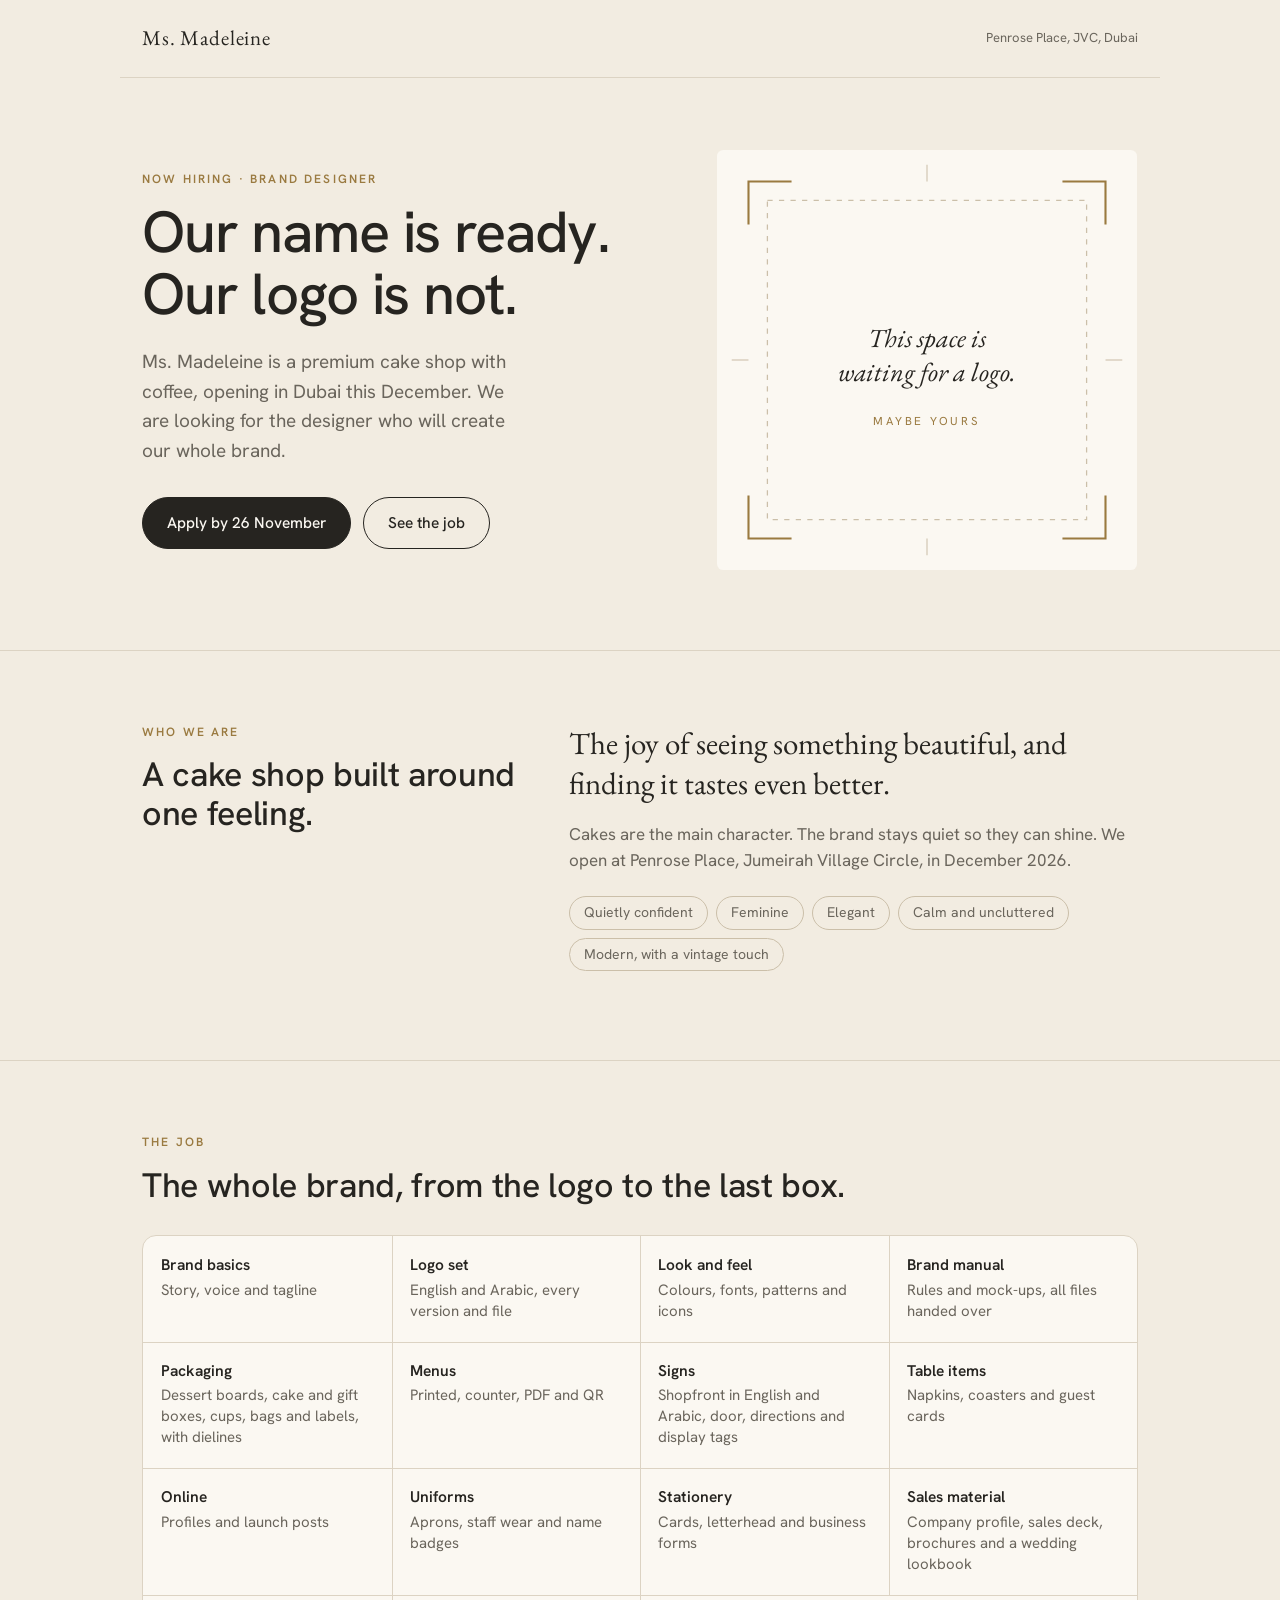
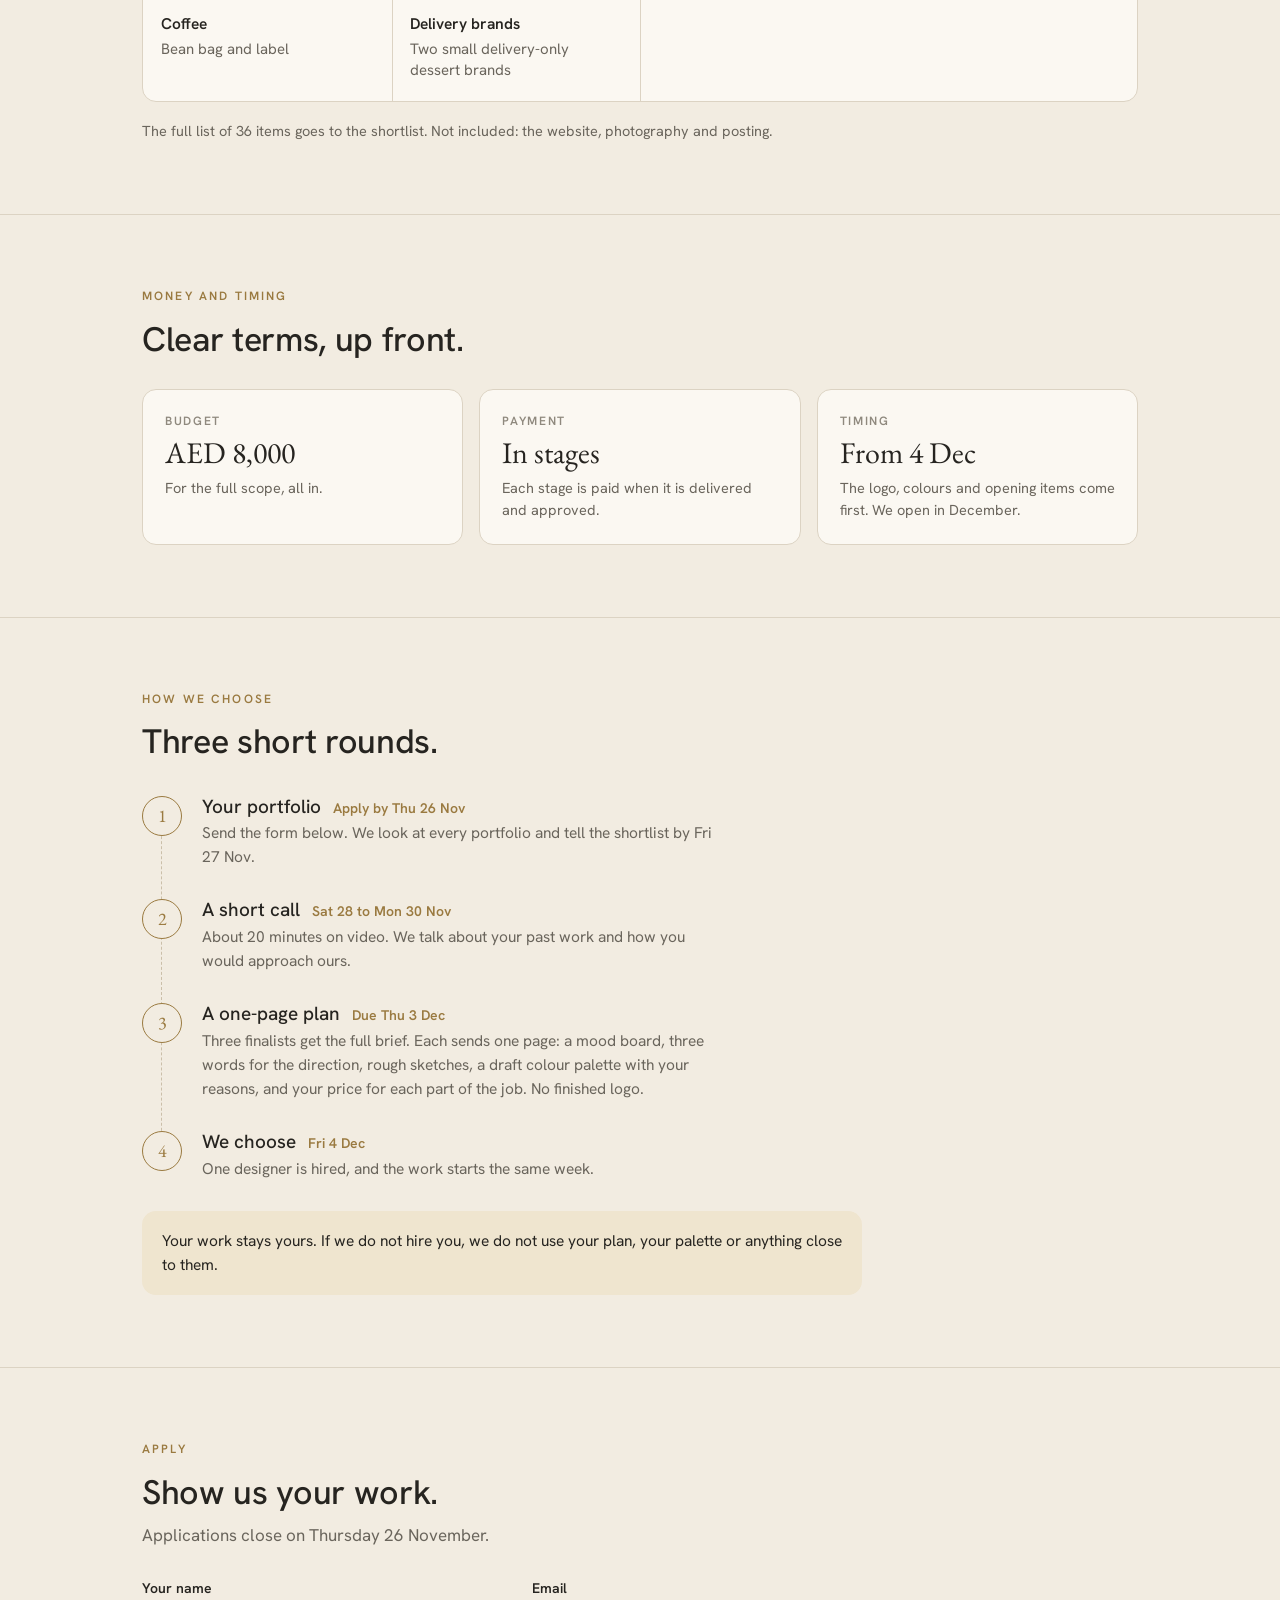
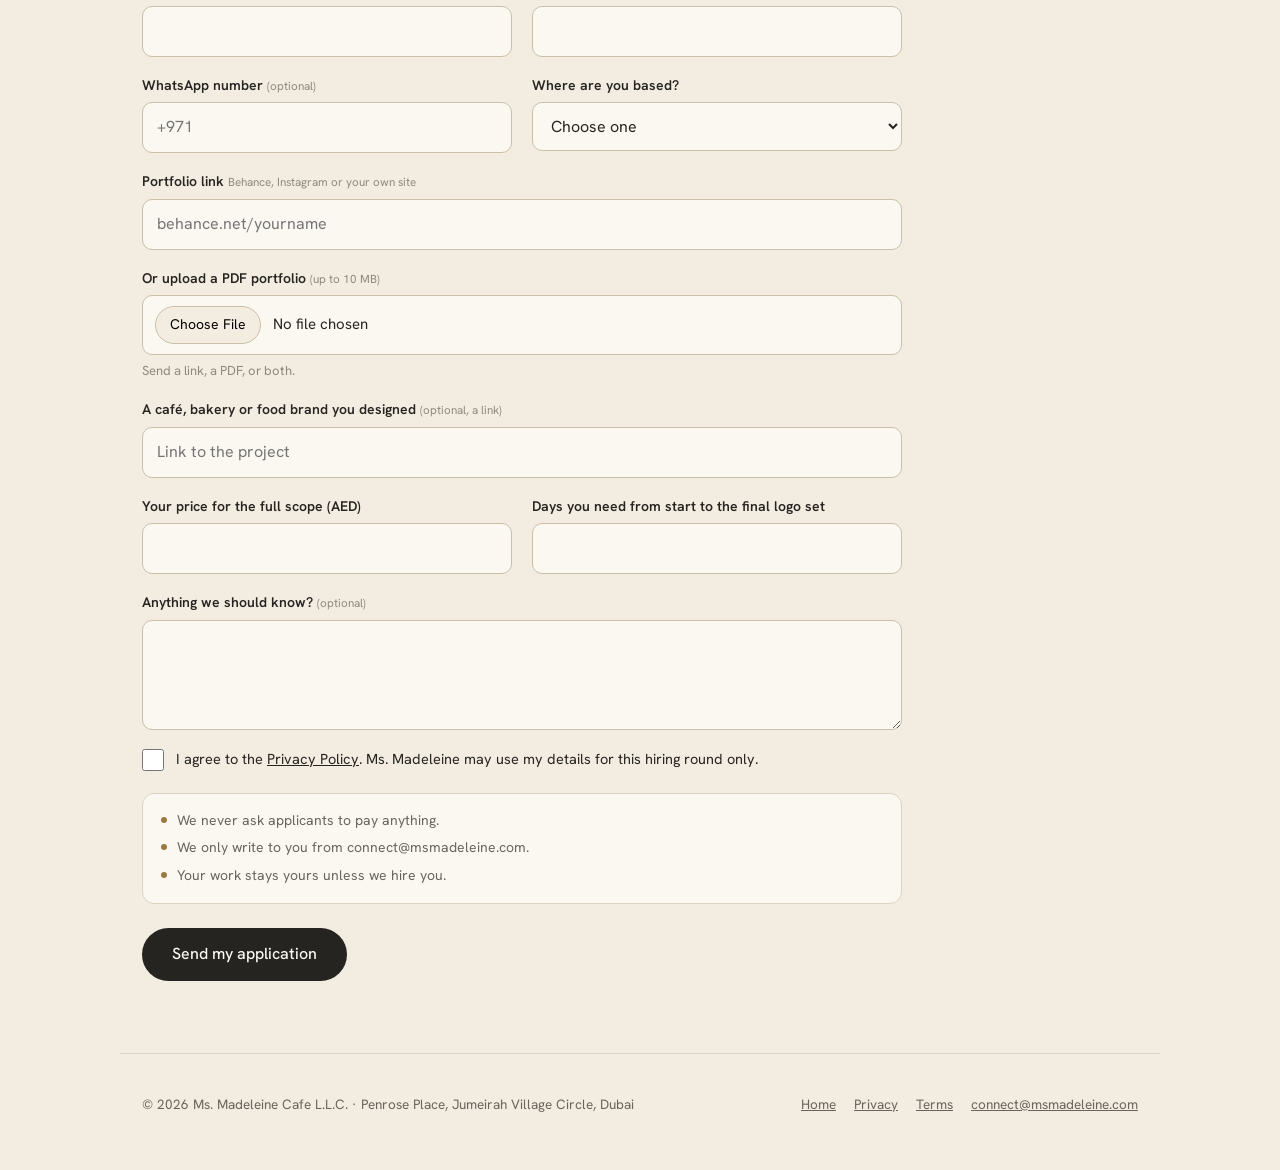
==== designer/index.html @ 7b16b9d2 "Accept any whole-number price; clearer price and days messages Co-Authored-By: Claude Opus 5.5 <nore" ====
<!doctype html>
<html lang="en">
<head>
<meta charset="utf-8">
<meta name="viewport" content="width=device-width, initial-scale=1, viewport-fit=cover">
<title>Ms. Madeleine is looking for its designer</title>
<meta name="description" content="Ms. Madeleine, a premium cake shop with coffee opening in Dubai this December, is looking for the designer who will create its brand and packaging. Budget AED 8,000. Apply by 26 November 2026.">
<meta property="og:title" content="Ms. Madeleine is looking for its designer">
<meta property="og:description" content="Our name is ready. Our logo is not. Apply by 26 November 2026.">
<meta property="og:type" content="website">
<meta property="og:url" content="https://msmadeleine.com/designer/">
<meta property="og:image" content="https://msmadeleine.com/assets/og-designer.png">
<meta property="og:image:width" content="1200">
<meta property="og:image:height" content="630">
<meta property="og:site_name" content="Ms. Madeleine">
<meta name="twitter:card" content="summary_large_image">
<link rel="canonical" href="https://msmadeleine.com/designer/">
<link rel="icon" href="/favicon.svg" type="image/svg+xml">
<link rel="apple-touch-icon" href="/apple-touch-icon.png">
<meta name="theme-color" content="#F2ECE1">
<link rel="stylesheet" href="/assets/fonts.css">
<style>
:root{
  --cream:#F2ECE1;--ivory:#FBF8F2;--ink:#262420;--muted:#6A655C;--faint:#8F897E;
  --line:#DCD3C3;--line2:#CBBFA9;--brass:#9A7A40;--brass-soft:#EFE5CF;--sage:#7D8B76;
  --serif:'EB Garamond',Garamond,'Times New Roman',serif;
  --sans:'Hanken Grotesk',system-ui,-apple-system,'Segoe UI',Roboto,sans-serif;
}
*{box-sizing:border-box}
html{scroll-behavior:smooth;-webkit-text-size-adjust:100%;text-size-adjust:100%}
body{margin:0;-webkit-tap-highlight-color:transparent;background:var(--cream);color:var(--ink);font-family:var(--sans);font-size:17px;line-height:1.55;-webkit-font-smoothing:antialiased}
a{color:inherit}
.wrap{max-width:1040px;margin:0 auto;padding:0 max(22px,env(safe-area-inset-left))}
.label{font-size:12px;letter-spacing:.18em;text-transform:uppercase;color:var(--brass);font-weight:600;margin:0 0 14px}
h1,h2,h3{font-weight:500;margin:0;line-height:1.15}
h2{font-size:clamp(26px,4vw,34px);letter-spacing:-.01em}
p{margin:0}
.muted{color:var(--muted)}
:focus-visible{outline:2px solid var(--brass);outline-offset:3px;border-radius:4px}

/* top bar */
.bar{display:flex;justify-content:space-between;align-items:center;padding-block:22px;border-bottom:1px solid var(--line)}
.name{font-family:var(--serif);font-size:21px;letter-spacing:.04em}
.where{font-size:13px;color:var(--muted)}

/* hero */
.hero{display:grid;grid-template-columns:minmax(0,1.1fr) minmax(0,.9fr);gap:56px;align-items:center;padding-block:72px 80px}
.hero h1{font-size:clamp(36px,5.6vw,58px);letter-spacing:-.02em;line-height:1.06}
.hero .lead{font-size:clamp(17px,2vw,19px);color:var(--muted);margin-top:22px;max-width:34ch}
.cta{display:flex;flex-wrap:wrap;gap:12px;margin-top:32px}
.btn{display:inline-block;text-decoration:none;font-weight:500;font-size:15.5px;padding:13px 24px;border-radius:999px;border:1px solid var(--ink);transition:background .15s,color .15s}
.btn.solid{background:var(--ink);color:var(--ivory)}
.btn.solid:hover{background:#000}
.btn.ghost:hover{background:var(--ivory)}
.frame{width:100%;max-width:420px;justify-self:center}
.frame svg{display:block;width:100%;height:auto}

/* sections */
section{padding:72px 0;border-top:1px solid var(--line)}
.two{display:grid;grid-template-columns:minmax(0,.8fr) minmax(0,1.2fr);gap:48px}
.big{font-family:var(--serif);font-size:clamp(24px,3.2vw,31px);line-height:1.3}
.traits{display:flex;flex-wrap:wrap;gap:8px;margin-top:22px;padding:0;list-style:none}
.traits li{font-size:14px;border:1px solid var(--line2);border-radius:999px;padding:5px 14px;color:var(--muted)}

/* scope */
.scope{display:grid;grid-template-columns:repeat(auto-fill,minmax(210px,1fr));gap:0;background:var(--ivory);border:1px solid var(--line);border-radius:14px;overflow:hidden;margin-top:30px;padding:0;list-style:none}
.scope li{padding:18px 18px 20px;font-size:15px;line-height:1.4;box-shadow:1px 0 0 var(--line),0 1px 0 var(--line)}
.scope b{display:block;font-weight:600;font-size:15.5px;margin-bottom:4px}
.scope span{color:var(--muted)}
.note{margin-top:18px;font-size:14.5px;color:var(--muted)}

/* money */
.facts{display:grid;grid-template-columns:repeat(3,minmax(0,1fr));gap:16px;margin-top:30px}
.fact{background:var(--ivory);border:1px solid var(--line);border-radius:14px;padding:22px}
.fact .k{font-size:12px;letter-spacing:.14em;text-transform:uppercase;color:var(--faint);font-weight:600}
.fact .v{font-family:var(--serif);font-size:30px;margin-top:6px;line-height:1.15}
.fact p{font-size:14.5px;color:var(--muted);margin-top:6px}

/* rounds */
.rounds{list-style:none;padding:0;margin:34px 0 0;position:relative}
.rounds::before{content:"";position:absolute;left:19px;top:20px;bottom:20px;border-left:1px dashed var(--line2)}
.rounds li{position:relative;display:grid;grid-template-columns:40px minmax(0,1fr);gap:20px;padding:0 0 30px}
.rounds li:last-child{padding-bottom:0}
.dot{width:40px;height:40px;border-radius:50%;background:var(--cream);border:1px solid var(--brass);color:var(--brass);display:grid;place-items:center;font-family:var(--serif);font-size:18px;position:relative;z-index:1}
.rounds h3{font-size:19px;display:flex;flex-wrap:wrap;align-items:baseline;gap:4px 12px}
.rounds h3 em{font-style:normal;font-size:14px;color:var(--brass);font-weight:600}
.rounds p{color:var(--muted);margin-top:4px;font-size:15.5px;max-width:58ch}
.keep{margin-top:30px;background:var(--brass-soft);border-radius:14px;padding:18px 20px;font-size:15.5px;max-width:720px}

/* form */
form{margin-top:30px;display:grid;grid-template-columns:1fr 1fr;gap:18px 20px;max-width:760px}
.f{display:flex;flex-direction:column;gap:6px}
.f.full{grid-column:1/-1}
label{font-size:14px;font-weight:600}
label small{font-weight:400;color:var(--faint)}
input,select,textarea{font:inherit;font-size:16px;color:var(--ink);background:var(--ivory);border:1px solid var(--line2);border-radius:10px;padding:12px 14px;width:100%}
textarea{min-height:110px;resize:vertical}
input[type=file]{padding:10px 12px;font-size:15px;cursor:pointer}
input[type=file]::file-selector-button{font:inherit;font-size:14px;border:1px solid var(--line2);background:var(--cream);border-radius:999px;padding:7px 14px;margin-right:12px;cursor:pointer}
.hint{font-size:13px;color:var(--faint)}
input:focus,select:focus,textarea:focus{outline:none;border-color:var(--brass);box-shadow:0 0 0 3px var(--brass-soft)}
.hp{position:absolute;left:-9999px;width:1px;height:1px;overflow:hidden}
.agree{grid-column:1/-1;display:flex;gap:12px;align-items:flex-start;font-size:14.5px;font-weight:400;line-height:1.45;color:var(--ink);cursor:pointer}
.agree input{flex:none;width:22px;height:22px;margin:1px 0 0;padding:0;accent-color:var(--ink);cursor:pointer}
.agree a{color:var(--ink)}
.trust{grid-column:1/-1;list-style:none;margin:4px 0 0;padding:16px 18px;background:var(--ivory);border:1px solid var(--line);border-radius:12px;display:grid;gap:6px;font-size:14px;color:var(--muted)}
.trust li::before{content:"";display:inline-block;width:6px;height:6px;border-radius:50%;background:var(--brass);margin:0 10px 2px 0}
.send{grid-column:1/-1;display:flex;flex-wrap:wrap;align-items:center;gap:16px;margin-top:6px}
.send button{cursor:pointer;font:inherit;font-weight:500;font-size:16px;background:var(--ink);color:var(--ivory);border:0;border-radius:999px;padding:14px 30px}
.send button:disabled{opacity:.55;cursor:default}
.send p{font-size:13.5px;color:var(--faint);max-width:44ch}
.msg{grid-column:1/-1;border-radius:12px;padding:16px 18px;font-size:15.5px;display:none}
.msg.ok{display:block;background:#E4EADF;color:#2F3F2C}
.msg.err{display:block;background:#F4E1DC;color:#6E2E22}

footer.wrap{padding-block:40px 56px;border-top:1px solid var(--line);font-size:13.5px;color:var(--muted);display:flex;flex-wrap:wrap;justify-content:space-between;gap:10px}
footer a{color:var(--muted)}
.links{display:flex;flex-wrap:wrap;gap:6px 18px}

@media (max-width:820px){
  .hero{grid-template-columns:1fr;gap:26px;padding-block:28px 52px}
  .frame{max-width:230px;order:-1;justify-self:start}
  .two{grid-template-columns:1fr;gap:20px}
  .facts{grid-template-columns:1fr}
  section{padding:56px 0}
  form{grid-template-columns:1fr}
  .where{display:none}
}
@media (max-width:560px){
  body{font-size:16.5px}
  .scope{grid-template-columns:repeat(2,minmax(0,1fr))}
  .scope li{padding:14px 13px 15px;font-size:13.5px}
  .scope b{font-size:14.5px}
  .fact{padding:18px 20px}
  .fact .v{font-size:27px}
  .rounds li{grid-template-columns:34px minmax(0,1fr);gap:14px}
  .dot{width:34px;height:34px;font-size:16px}
  .rounds::before{left:16.5px}
  .btn{padding:13px 20px}
  .send button{width:100%}
  footer{flex-direction:column}
}
@media (prefers-reduced-motion:reduce){html{scroll-behavior:auto}}
</style>
</head>
<body>

<header class="wrap bar">
  <span class="name">Ms. Madeleine</span>
  <span class="where">Penrose Place, JVC, Dubai</span>
</header>

<main>
<div class="wrap hero">
  <div>
    <p class="label">Now hiring · Brand designer</p>
    <h1>Our name is ready.<br>Our logo is not.</h1>
    <p class="lead">Ms. Madeleine is a premium cake shop with coffee, opening in Dubai this December. We are looking for the designer who will create our whole brand.</p>
    <div class="cta">
      <a class="btn solid" href="#apply">Apply by 26 November</a>
      <a class="btn ghost" href="#job">See the job</a>
    </div>
  </div>
  <div class="frame" aria-hidden="true">
    <svg viewBox="0 0 400 400" xmlns="http://www.w3.org/2000/svg">
      <rect x="0" y="0" width="400" height="400" rx="6" fill="#FBF8F2"/>
      <rect x="48" y="48" width="304" height="304" fill="none" stroke="#CBBFA9" stroke-width="1.2" stroke-dasharray="5 6"/>
      <g stroke="#9A7A40" stroke-width="2" fill="none" stroke-linecap="square">
        <path d="M30 70 V30 H70"/><path d="M330 30 H370 V70"/>
        <path d="M370 330 V370 H330"/><path d="M70 370 H30 V330"/>
      </g>
      <g stroke="#CBBFA9" stroke-width="1">
        <line x1="200" y1="14" x2="200" y2="30"/><line x1="200" y1="370" x2="200" y2="386"/>
        <line x1="14" y1="200" x2="30" y2="200"/><line x1="370" y1="200" x2="386" y2="200"/>
      </g>
      <text x="200" y="188" text-anchor="middle" font-family="'EB Garamond',Garamond,serif" font-style="italic" font-size="25" fill="#262420">This space is</text>
      <text x="200" y="220" text-anchor="middle" font-family="'EB Garamond',Garamond,serif" font-style="italic" font-size="25" fill="#262420">waiting for a logo.</text>
      <text x="200" y="262" text-anchor="middle" font-family="'Hanken Grotesk',sans-serif" font-size="11" letter-spacing="2.6" fill="#9A7A40">MAYBE YOURS</text>
    </svg>
  </div>
</div>

<section>
  <div class="wrap two">
    <div><p class="label">Who we are</p><h2>A cake shop built around one feeling.</h2></div>
    <div>
      <p class="big">The joy of seeing something beautiful, and finding it tastes even better.</p>
      <p class="muted" style="margin-top:18px">Cakes are the main character. The brand stays quiet so they can shine. We open at Penrose Place, Jumeirah Village Circle, in December 2026.</p>
      <ul class="traits"><li>Quietly confident</li><li>Feminine</li><li>Elegant</li><li>Calm and uncluttered</li><li>Modern, with a vintage touch</li></ul>
    </div>
  </div>
</section>

<section id="job">
  <div class="wrap">
    <p class="label">The job</p>
    <h2>The whole brand, from the logo to the last box.</h2>
    <ul class="scope">
      <li><b>Brand basics</b><span>Story, voice and tagline</span></li>
      <li><b>Logo set</b><span>English and Arabic, every version and file</span></li>
      <li><b>Look and feel</b><span>Colours, fonts, patterns and icons</span></li>
      <li><b>Brand manual</b><span>Rules and mock-ups, all files handed over</span></li>
      <li><b>Packaging</b><span>Dessert boards, cake and gift boxes, cups, bags and labels, with dielines</span></li>
      <li><b>Menus</b><span>Printed, counter, PDF and QR</span></li>
      <li><b>Signs</b><span>Shopfront in English and Arabic, door, directions and display tags</span></li>
      <li><b>Table items</b><span>Napkins, coasters and guest cards</span></li>
      <li><b>Online</b><span>Profiles and launch posts</span></li>
      <li><b>Uniforms</b><span>Aprons, staff wear and name badges</span></li>
      <li><b>Stationery</b><span>Cards, letterhead and business forms</span></li>
      <li><b>Sales material</b><span>Company profile, sales deck, brochures and a wedding lookbook</span></li>
      <li><b>Coffee</b><span>Bean bag and label</span></li>
      <li><b>Delivery brands</b><span>Two small delivery-only dessert brands</span></li>
    </ul>
    <p class="note">The full list of 36 items goes to the shortlist. Not included: the website, photography and posting.</p>
  </div>
</section>

<section>
  <div class="wrap">
    <p class="label">Money and timing</p>
    <h2>Clear terms, up front.</h2>
    <div class="facts">
      <div class="fact"><div class="k">Budget</div><div class="v">AED 8,000</div><p>For the full scope, all in.</p></div>
      <div class="fact"><div class="k">Payment</div><div class="v">In stages</div><p>Each stage is paid when it is delivered and approved.</p></div>
      <div class="fact"><div class="k">Timing</div><div class="v">From 4 Dec</div><p>The logo, colours and opening items come first. We open in December.</p></div>
    </div>
  </div>
</section>

<section>
  <div class="wrap">
    <p class="label">How we choose</p>
    <h2>Three short rounds.</h2>
    <ol class="rounds">
      <li><span class="dot">1</span><div><h3>Your portfolio <em>Apply by Thu 26 Nov</em></h3><p>Send the form below. We look at every portfolio and tell the shortlist by Fri 27 Nov.</p></div></li>
      <li><span class="dot">2</span><div><h3>A short call <em>Sat 28 to Mon 30 Nov</em></h3><p>About 20 minutes on video. We talk about your past work and how you would approach ours.</p></div></li>
      <li><span class="dot">3</span><div><h3>A one-page plan <em>Due Thu 3 Dec</em></h3><p>Three finalists get the full brief. Each sends one page: a mood board, three words for the direction, rough sketches, a draft colour palette with your reasons, and your price for each part of the job. No finished logo.</p></div></li>
      <li><span class="dot">4</span><div><h3>We choose <em>Fri 4 Dec</em></h3><p>One designer is hired, and the work starts the same week.</p></div></li>
    </ol>
    <p class="keep">Your work stays yours. If we do not hire you, we do not use your plan, your palette or anything close to them.</p>
  </div>
</section>

<section id="apply">
  <div class="wrap">
    <p class="label">Apply</p>
    <h2>Show us your work.</h2>
    <p class="muted" style="margin-top:10px">Applications close on Thursday 26 November.</p>

    <form id="form" novalidate>
      <div class="hp" aria-hidden="true"><label for="hp">Leave this empty</label><input type="text" id="hp" name="_honey" tabindex="-1" autocomplete="off"></div>

      <div class="f"><label for="name">Your name</label><input id="name" name="Name" type="text" autocomplete="name" required></div>
      <div class="f"><label for="email">Email</label><input id="email" name="email" type="email" autocomplete="email" required></div>
      <div class="f"><label for="wa">WhatsApp number <small>(optional)</small></label><input id="wa" name="WhatsApp" type="tel" autocomplete="tel" placeholder="+971"></div>
      <div class="f"><label for="based">Where are you based?</label>
        <select id="based" name="Based in" required data-msg="Please choose where you are based.">
          <option value="" selected disabled>Choose one</option>
          <option>Dubai</option><option>Elsewhere in the UAE</option><option>Outside the UAE</option>
        </select></div>
      <div class="f full"><label for="portfolio">Portfolio link <small>Behance, Instagram or your own site</small></label><input id="portfolio" name="Portfolio" type="text" inputmode="url" data-url placeholder="behance.net/yourname"></div>
      <div class="f full"><label for="pdf">Or upload a PDF portfolio <small>(up to 10 MB)</small></label><input id="pdf" name="pdf" type="file" accept="application/pdf,.pdf"><small class="hint">Send a link, a PDF, or both.</small></div>
      <div class="f full"><label for="food">A café, bakery or food brand you designed <small>(optional, a link)</small></label><input id="food" name="Food brand work" type="text" inputmode="url" data-url placeholder="Link to the project"></div>
      <div class="f"><label for="price">Your price for the full scope (AED)</label><input id="price" name="Price for full scope (AED)" type="number" inputmode="numeric" min="0" step="1" required data-msg="Please enter your price in AED, numbers only."></div>
      <div class="f"><label for="days">Days you need from start to the final logo set</label><input id="days" name="Days to final logo set" type="number" inputmode="numeric" min="1" max="90" required data-msg="Please enter the days you need, from 1 to 90."></div>
      <div class="f full"><label for="note">Anything we should know? <small>(optional)</small></label><textarea id="note" name="Note" maxlength="600"></textarea></div>

      <label class="agree" for="agree"><input id="agree" name="Agreed to privacy policy" type="checkbox" value="Yes" required data-msg="Please tick the box to agree to the Privacy Policy."><span>I agree to the <a href="/privacy/" target="_blank" rel="noopener">Privacy Policy</a>. Ms. Madeleine may use my details for this hiring round only.</span></label>
      <ul class="trust"><li>We never ask applicants to pay anything.</li><li>We only write to you from connect@msmadeleine.com.</li><li>Your work stays yours unless we hire you.</li></ul>
      <div class="msg" id="msg" role="status" aria-live="polite"></div>
      <div class="send"><button type="submit" id="btn">Send my application</button></div>
    </form>
  </div>
</section>
</main>

<footer class="wrap">
  <span>© 2026 Ms. Madeleine Cafe L.L.C. · Penrose Place, Jumeirah Village Circle, Dubai</span>
  <span class="links"><a href="/">Home</a><a href="/privacy/">Privacy</a><a href="/terms/">Terms</a><a href="mailto:connect@msmadeleine.com">connect@msmadeleine.com</a></span>
</footer>

<script>
(function(){
  var ENDPOINT='https://script.google.com/macros/s/AKfycbydJSNlwbqfOIjvgabwbw1klf0avX08liv5uNvgxDrz6mSyfhEbxcTLjNL5MRCp6wjV/exec';
  var MAX=10*1024*1024;
  var form=document.getElementById('form'),btn=document.getElementById('btn'),msg=document.getElementById('msg');
  var ERR={too_big:'Your PDF is over 10 MB. Please send a smaller file or a link.',not_pdf:'Please upload a PDF file.',portfolio:'Please add a portfolio link or upload a PDF.',consent:'Please tick the box to agree to the Privacy Policy.',missing:'Please check your name and email.'};
  function show(t,ok){msg.textContent=t;msg.className='msg '+(ok?'ok':'err');}
  function val(id){var el=document.getElementById(id);return el?String(el.value||'').trim():'';}
  function readPdf(f){return new Promise(function(res,rej){var r=new FileReader();r.onload=function(){res(String(r.result).split(',')[1]||'');};r.onerror=rej;r.readAsDataURL(f);});}
  form.addEventListener('submit',async function(e){
    e.preventDefault();
    [].slice.call(form.querySelectorAll('[data-url]')).forEach(function(el){var v=el.value.trim();if(v&&!/^https?:\/\//i.test(v))el.value='https://'+v;});
    var bad=[].slice.call(form.querySelectorAll('[required]')).filter(function(el){return !el.checkValidity();});
    if(bad.length){bad[0].focus();show(bad[0].dataset.msg||('Please fill in '+bad[0].labels[0].childNodes[0].textContent.trim().toLowerCase()+' correctly.'),false);return;}
    var file=(document.getElementById('pdf').files||[])[0],link=val('portfolio');
    if(!link&&!file){document.getElementById('portfolio').focus();show(ERR.portfolio,false);return;}
    if(file){if(file.size>MAX){show(ERR.too_big,false);return;}if(!/\.pdf$/i.test(file.name)&&file.type!=='application/pdf'){show(ERR.not_pdf,false);return;}}
    msg.className='msg';btn.disabled=true;btn.textContent=file?'Uploading your PDF...':'Sending...';
    try{
      var data={_honey:val('hp'),name:val('name'),email:val('email'),whatsapp:val('wa'),based:val('based'),portfolio:link,food:val('food'),price:val('price'),days:val('days'),note:val('note'),agree:document.getElementById('agree').checked?'Yes':''};
      if(file){data.pdf={name:file.name,data:await readPdf(file)};}
      var r=await fetch(ENDPOINT,{method:'POST',body:JSON.stringify(data)});
      var j=await r.json();
      if(!j.ok)throw new Error(j.error||'failed');
      form.reset();btn.textContent='Sent';
      show('Thank you. Your application is in (ref '+j.ref+'). We will tell the shortlist by Friday 27 November.',true);
    }catch(err){
      btn.disabled=false;btn.textContent='Send my application';
      show(ERR[err.message]||'Something went wrong. Please try again, or email your portfolio to connect@msmadeleine.com.',false);
    }
  });
})();
</script>
</body>
</html>
---- assets/fonts.css ----
/* Self-hosted fonts (SIL Open Font License). No calls to Google Fonts. */
@font-face{font-family:'EB Garamond';font-style:normal;font-weight:400;font-display:swap;src:url(/assets/fonts/eb-garamond-latin-400-normal.woff2) format('woff2')}
@font-face{font-family:'EB Garamond';font-style:italic;font-weight:400;font-display:swap;src:url(/assets/fonts/eb-garamond-latin-400-italic.woff2) format('woff2')}
@font-face{font-family:'EB Garamond';font-style:normal;font-weight:500;font-display:swap;src:url(/assets/fonts/eb-garamond-latin-500-normal.woff2) format('woff2')}
@font-face{font-family:'Hanken Grotesk';font-style:normal;font-weight:400;font-display:swap;src:url(/assets/fonts/hanken-grotesk-latin-400-normal.woff2) format('woff2')}
@font-face{font-family:'Hanken Grotesk';font-style:normal;font-weight:500;font-display:swap;src:url(/assets/fonts/hanken-grotesk-latin-500-normal.woff2) format('woff2')}
@font-face{font-family:'Hanken Grotesk';font-style:normal;font-weight:600;font-display:swap;src:url(/assets/fonts/hanken-grotesk-latin-600-normal.woff2) format('woff2')}
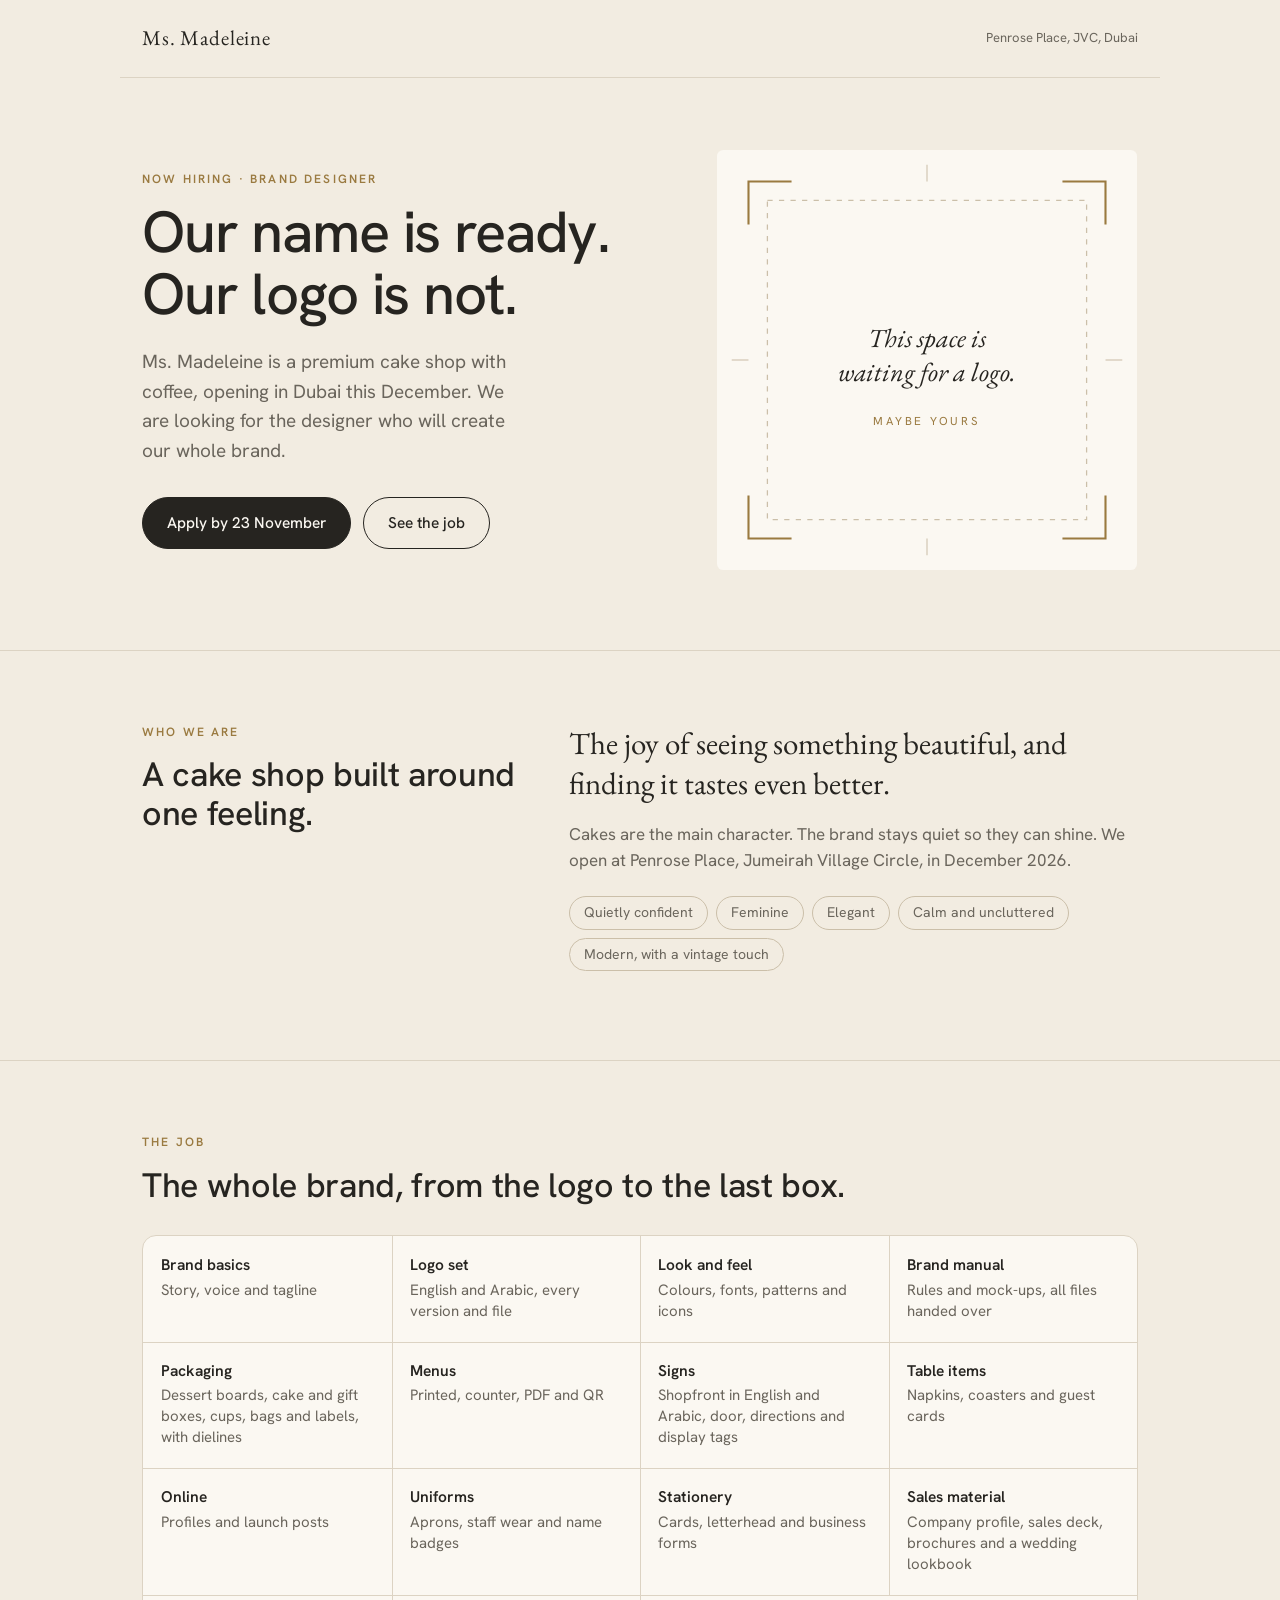
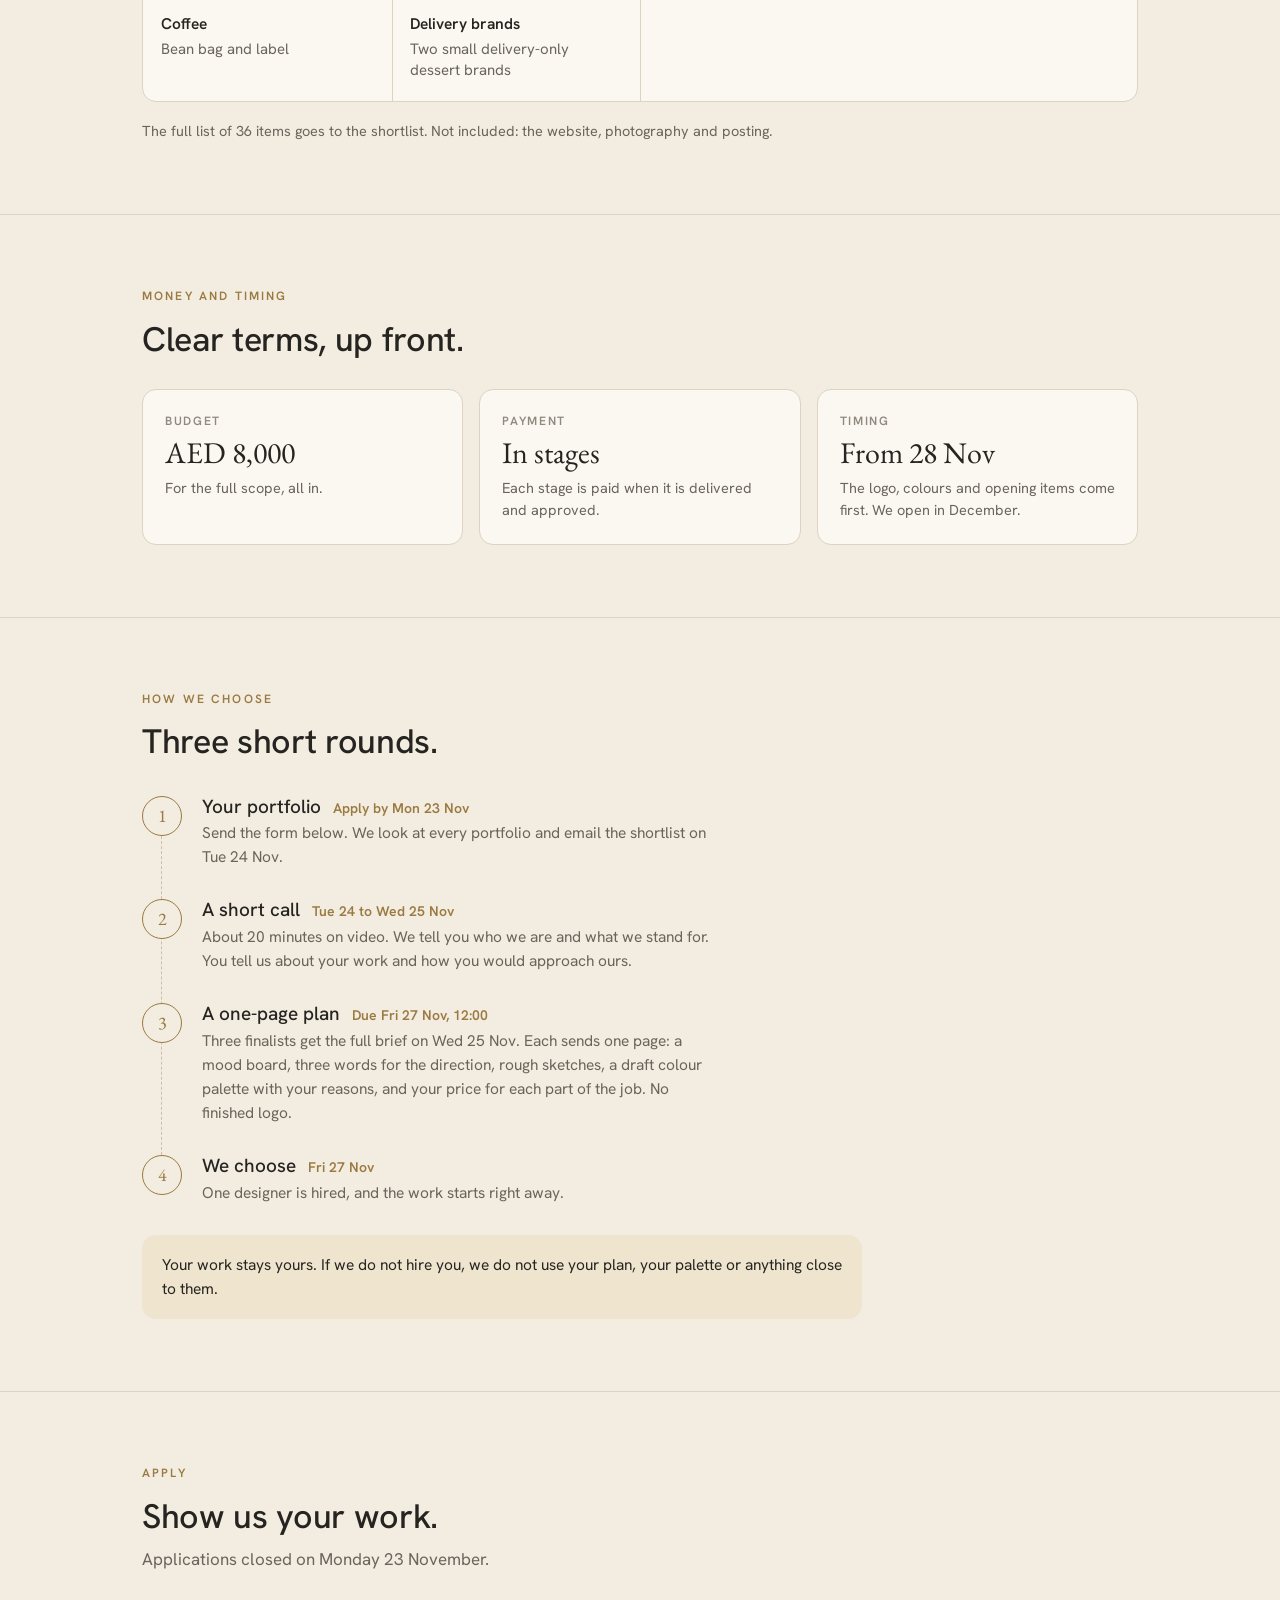
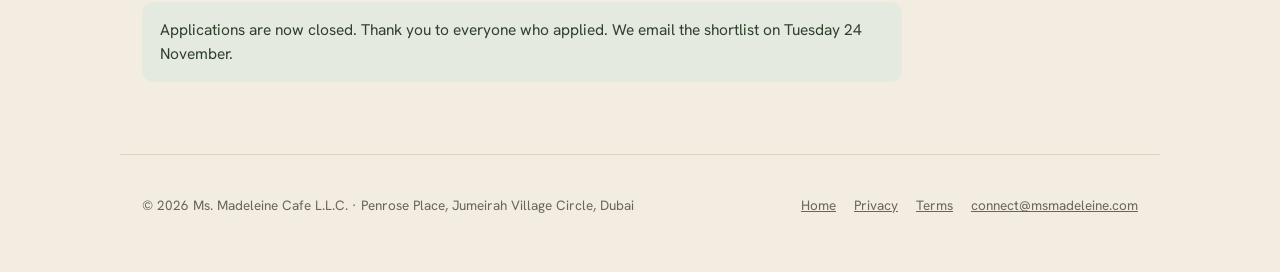
==== commit 1ed8242b: "New dates: apply by Mon 23 Nov, shortlist Tue 24, pick Fri 27 - Rounds, hero, meta, share image and " ====
--- a/designer/index.html
+++ b/designer/index.html
@@ -4,9 +4,9 @@
 <meta charset="utf-8">
 <meta name="viewport" content="width=device-width, initial-scale=1, viewport-fit=cover">
 <title>Ms. Madeleine is looking for its designer</title>
-<meta name="description" content="Ms. Madeleine, a premium cake shop with coffee opening in Dubai this December, is looking for the designer who will create its brand and packaging. Budget AED 8,000. Apply by 26 November 2026.">
+<meta name="description" content="Ms. Madeleine, a premium cake shop with coffee opening in Dubai this December, is looking for the designer who will create its brand and packaging. Budget AED 8,000. Apply by 23 November 2026.">
 <meta property="og:title" content="Ms. Madeleine is looking for its designer">
-<meta property="og:description" content="Our name is ready. Our logo is not. Apply by 26 November 2026.">
+<meta property="og:description" content="Our name is ready. Our logo is not. Apply by 23 November 2026.">
 <meta property="og:type" content="website">
 <meta property="og:url" content="https://msmadeleine.com/designer/">
 <meta property="og:image" content="https://msmadeleine.com/assets/og-designer.png">
@@ -157,7 +157,7 @@
     <h1>Our name is ready.<br>Our logo is not.</h1>
     <p class="lead">Ms. Madeleine is a premium cake shop with coffee, opening in Dubai this December. We are looking for the designer who will create our whole brand.</p>
     <div class="cta">
-      <a class="btn solid" href="#apply">Apply by 26 November</a>
+      <a class="btn solid" href="#apply">Apply by 23 November</a>
       <a class="btn ghost" href="#job">See the job</a>
     </div>
   </div>
@@ -222,7 +222,7 @@
     <div class="facts">
       <div class="fact"><div class="k">Budget</div><div class="v">AED 8,000</div><p>For the full scope, all in.</p></div>
       <div class="fact"><div class="k">Payment</div><div class="v">In stages</div><p>Each stage is paid when it is delivered and approved.</p></div>
-      <div class="fact"><div class="k">Timing</div><div class="v">From 4 Dec</div><p>The logo, colours and opening items come first. We open in December.</p></div>
+      <div class="fact"><div class="k">Timing</div><div class="v">From 28 Nov</div><p>The logo, colours and opening items come first. We open in December.</p></div>
     </div>
   </div>
 </section>
@@ -232,10 +232,10 @@
     <p class="label">How we choose</p>
     <h2>Three short rounds.</h2>
     <ol class="rounds">
-      <li><span class="dot">1</span><div><h3>Your portfolio <em>Apply by Thu 26 Nov</em></h3><p>Send the form below. We look at every portfolio and tell the shortlist by Fri 27 Nov.</p></div></li>
-      <li><span class="dot">2</span><div><h3>A short call <em>Sat 28 to Mon 30 Nov</em></h3><p>About 20 minutes on video. We talk about your past work and how you would approach ours.</p></div></li>
-      <li><span class="dot">3</span><div><h3>A one-page plan <em>Due Thu 3 Dec</em></h3><p>Three finalists get the full brief. Each sends one page: a mood board, three words for the direction, rough sketches, a draft colour palette with your reasons, and your price for each part of the job. No finished logo.</p></div></li>
-      <li><span class="dot">4</span><div><h3>We choose <em>Fri 4 Dec</em></h3><p>One designer is hired, and the work starts the same week.</p></div></li>
+      <li><span class="dot">1</span><div><h3>Your portfolio <em>Apply by Mon 23 Nov</em></h3><p>Send the form below. We look at every portfolio and email the shortlist on Tue 24 Nov.</p></div></li>
+      <li><span class="dot">2</span><div><h3>A short call <em>Tue 24 to Wed 25 Nov</em></h3><p>About 20 minutes on video. We tell you who we are and what we stand for. You tell us about your work and how you would approach ours.</p></div></li>
+      <li><span class="dot">3</span><div><h3>A one-page plan <em>Due Fri 27 Nov, 12:00</em></h3><p>Three finalists get the full brief on Wed 25 Nov. Each sends one page: a mood board, three words for the direction, rough sketches, a draft colour palette with your reasons, and your price for each part of the job. No finished logo.</p></div></li>
+      <li><span class="dot">4</span><div><h3>We choose <em>Fri 27 Nov</em></h3><p>One designer is hired, and the work starts right away.</p></div></li>
     </ol>
     <p class="keep">Your work stays yours. If we do not hire you, we do not use your plan, your palette or anything close to them.</p>
   </div>
@@ -245,7 +245,7 @@
   <div class="wrap">
     <p class="label">Apply</p>
     <h2>Show us your work.</h2>
-    <p class="muted" style="margin-top:10px">Applications close on Thursday 26 November.</p>
+    <p class="muted" style="margin-top:10px" id="closeline">Applications close on Monday 23 November at 11:59 pm, Dubai time.</p>
 
     <form id="form" novalidate>
       <div class="hp" aria-hidden="true"><label for="hp">Leave this empty</label><input type="text" id="hp" name="_honey" tabindex="-1" autocomplete="off"></div>
@@ -281,6 +281,8 @@
 
 <script>
 (function(){
+  var CLOSES=Date.parse('2026-11-24T00:00:00+04:00');
+  if(Date.now()>=CLOSES){var f0=document.getElementById('form');f0.innerHTML='<p class="msg ok" style="display:block;grid-column:1/-1">Applications are now closed. Thank you to everyone who applied. We email the shortlist on Tuesday 24 November.</p>';document.getElementById('closeline').textContent='Applications closed on Monday 23 November.';return;}
   var ENDPOINT='https://script.google.com/macros/s/AKfycbydJSNlwbqfOIjvgabwbw1klf0avX08liv5uNvgxDrz6mSyfhEbxcTLjNL5MRCp6wjV/exec';
   var MAX=10*1024*1024;
   var form=document.getElementById('form'),btn=document.getElementById('btn'),msg=document.getElementById('msg');
@@ -304,7 +306,7 @@
       var j=await r.json();
       if(!j.ok)throw new Error(j.error||'failed');
       form.reset();btn.textContent='Sent';
-      show('Thank you. Your application is in (ref '+j.ref+'). We will tell the shortlist by Friday 27 November.',true);
+      show('Thank you. Your application is in (ref '+j.ref+'). We will email the shortlist on Tuesday 24 November.',true);
     }catch(err){
       btn.disabled=false;btn.textContent='Send my application';
       show(ERR[err.message]||'Something went wrong. Please try again, or email your portfolio to connect@msmadeleine.com.',false);
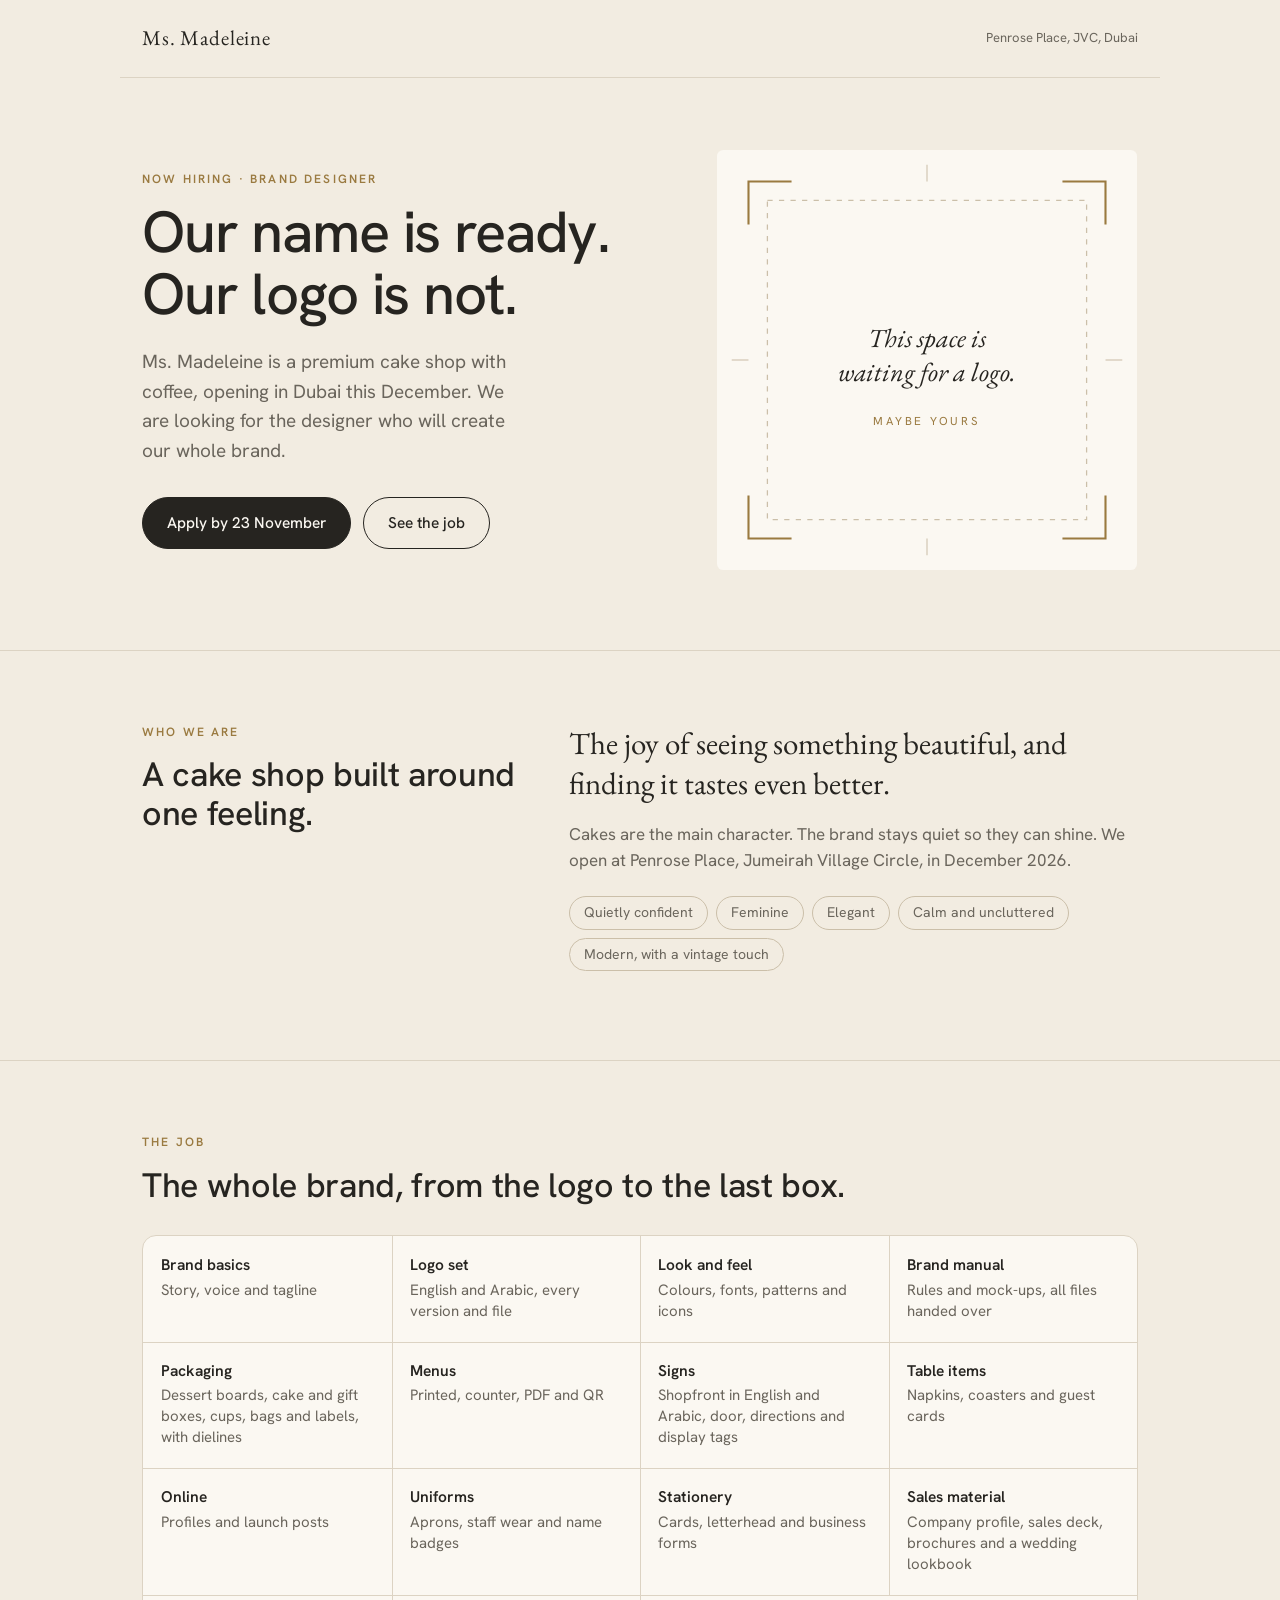
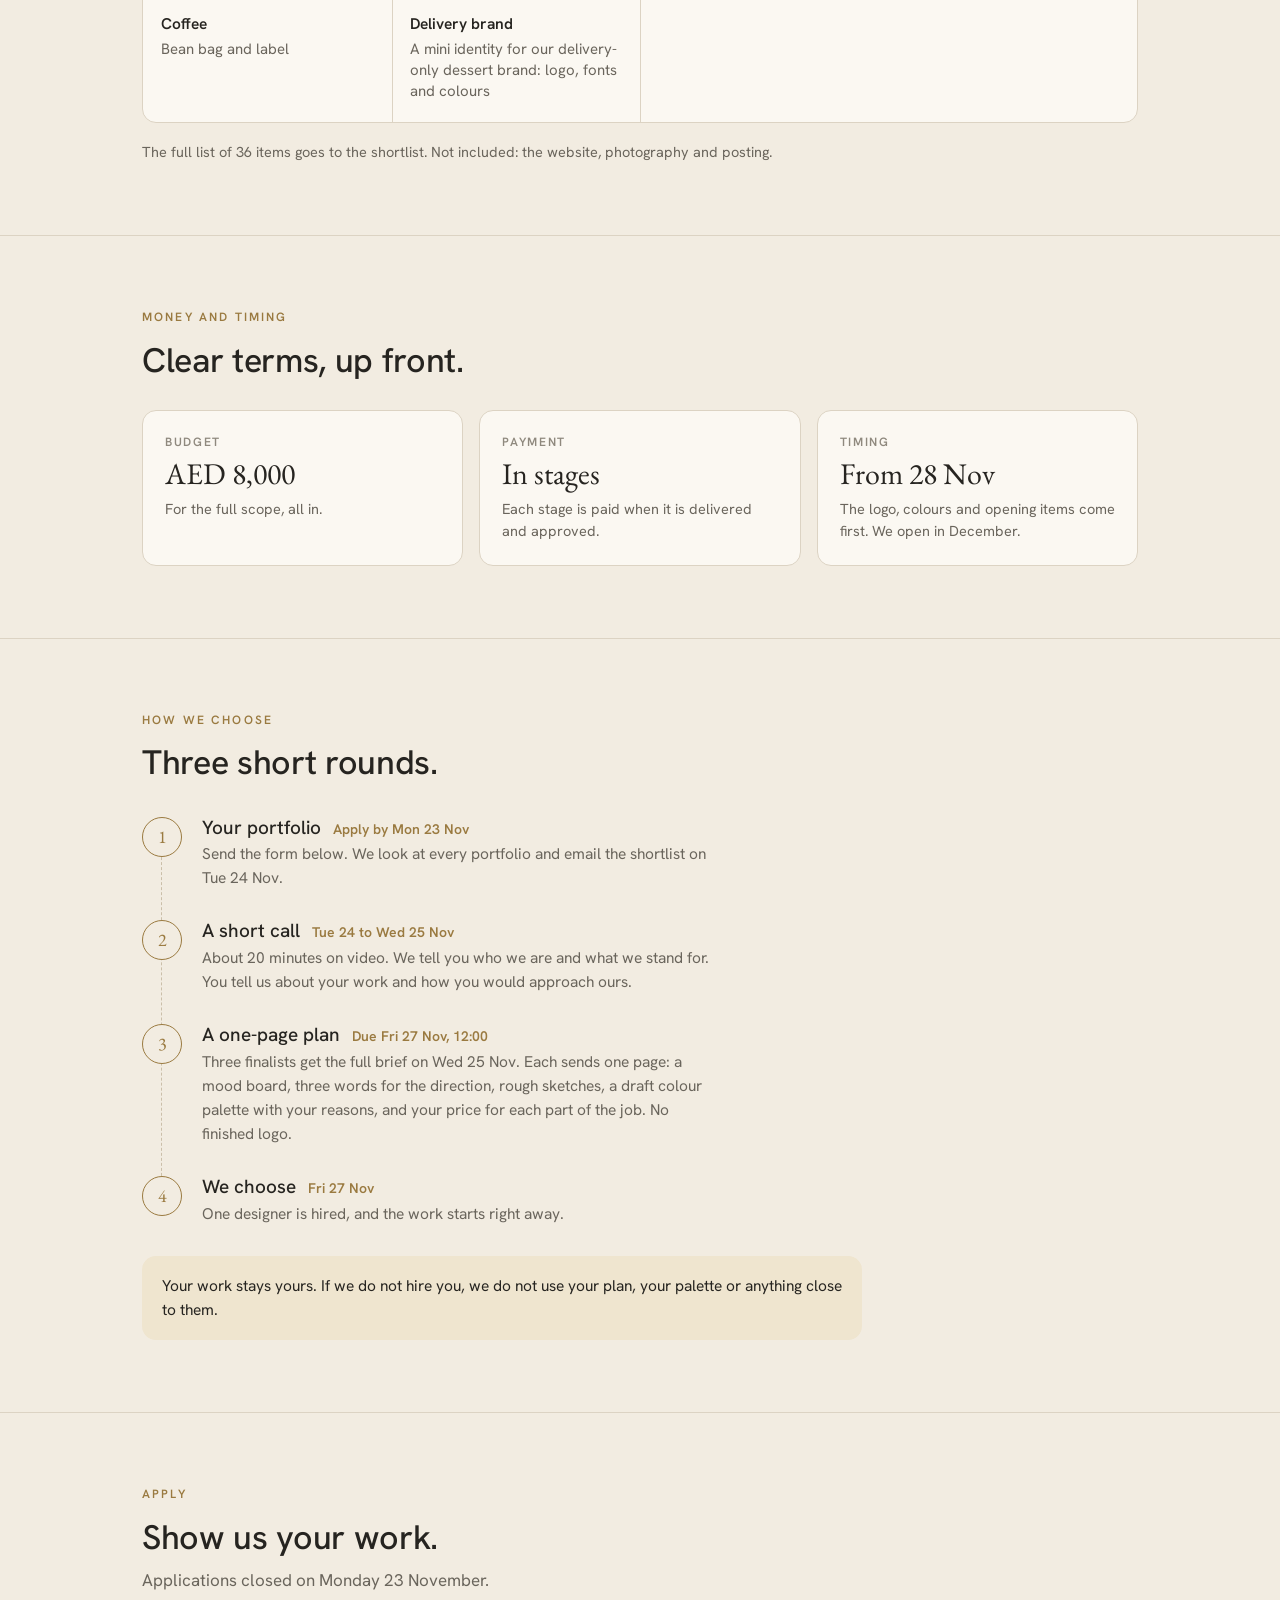
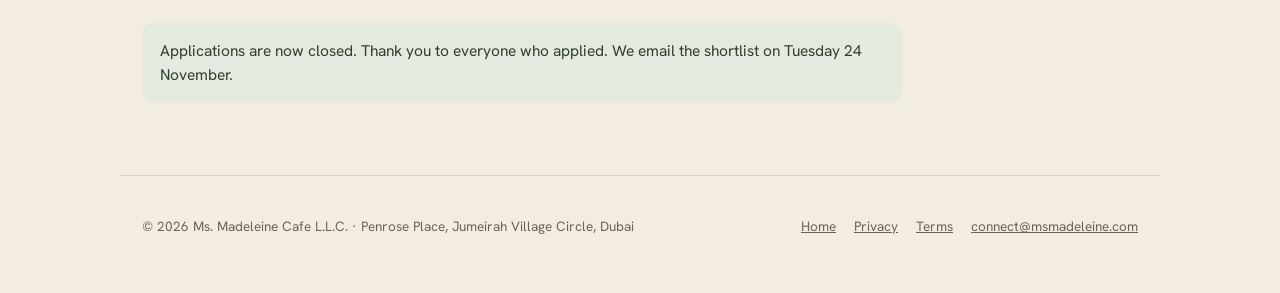
==== commit 8fdf38a2: "Scope: one delivery brand with a mini identity (was two brands) Co-Authored-By: Claude Opus 5.5 <nor" ====
--- a/designer/index.html
+++ b/designer/index.html
@@ -209,7 +209,7 @@
       <li><b>Stationery</b><span>Cards, letterhead and business forms</span></li>
       <li><b>Sales material</b><span>Company profile, sales deck, brochures and a wedding lookbook</span></li>
       <li><b>Coffee</b><span>Bean bag and label</span></li>
-      <li><b>Delivery brands</b><span>Two small delivery-only dessert brands</span></li>
+      <li><b>Delivery brand</b><span>A mini identity for our delivery-only dessert brand: logo, fonts and colours</span></li>
     </ul>
     <p class="note">The full list of 36 items goes to the shortlist. Not included: the website, photography and posting.</p>
   </div>
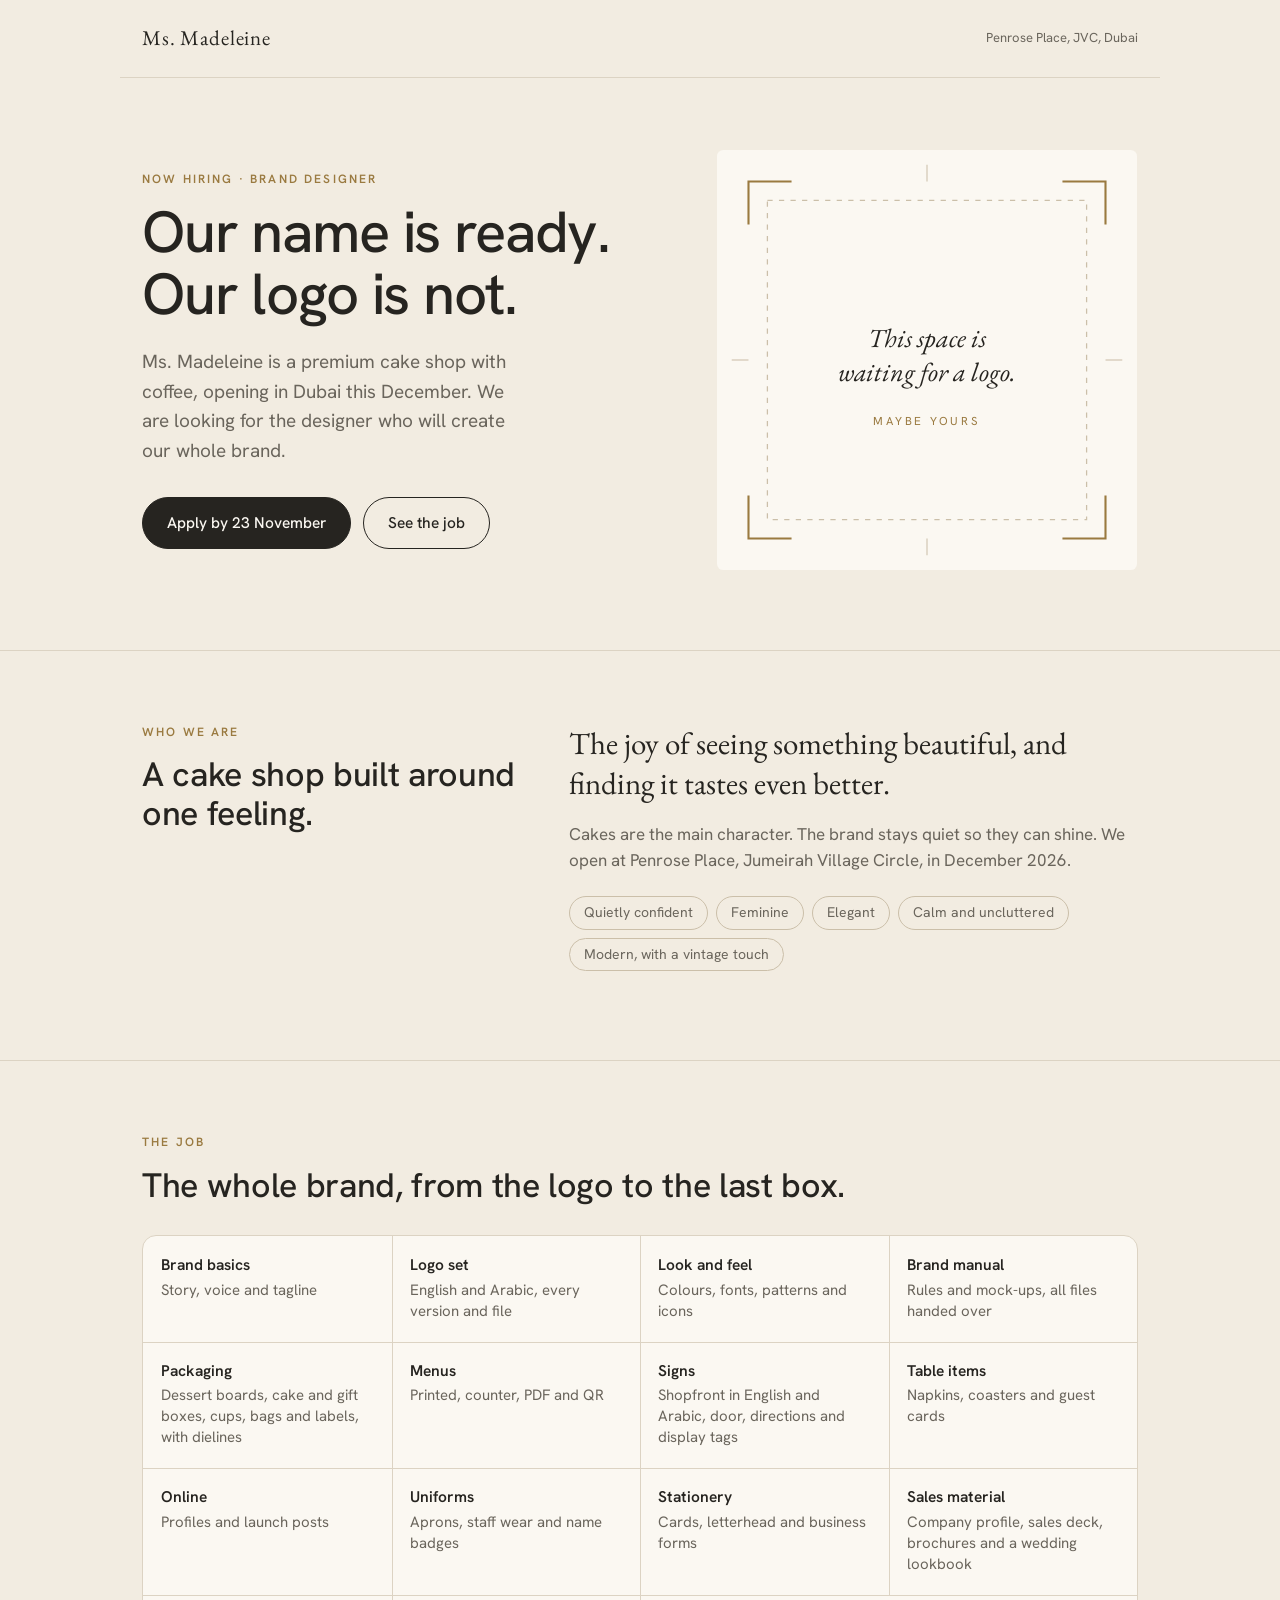
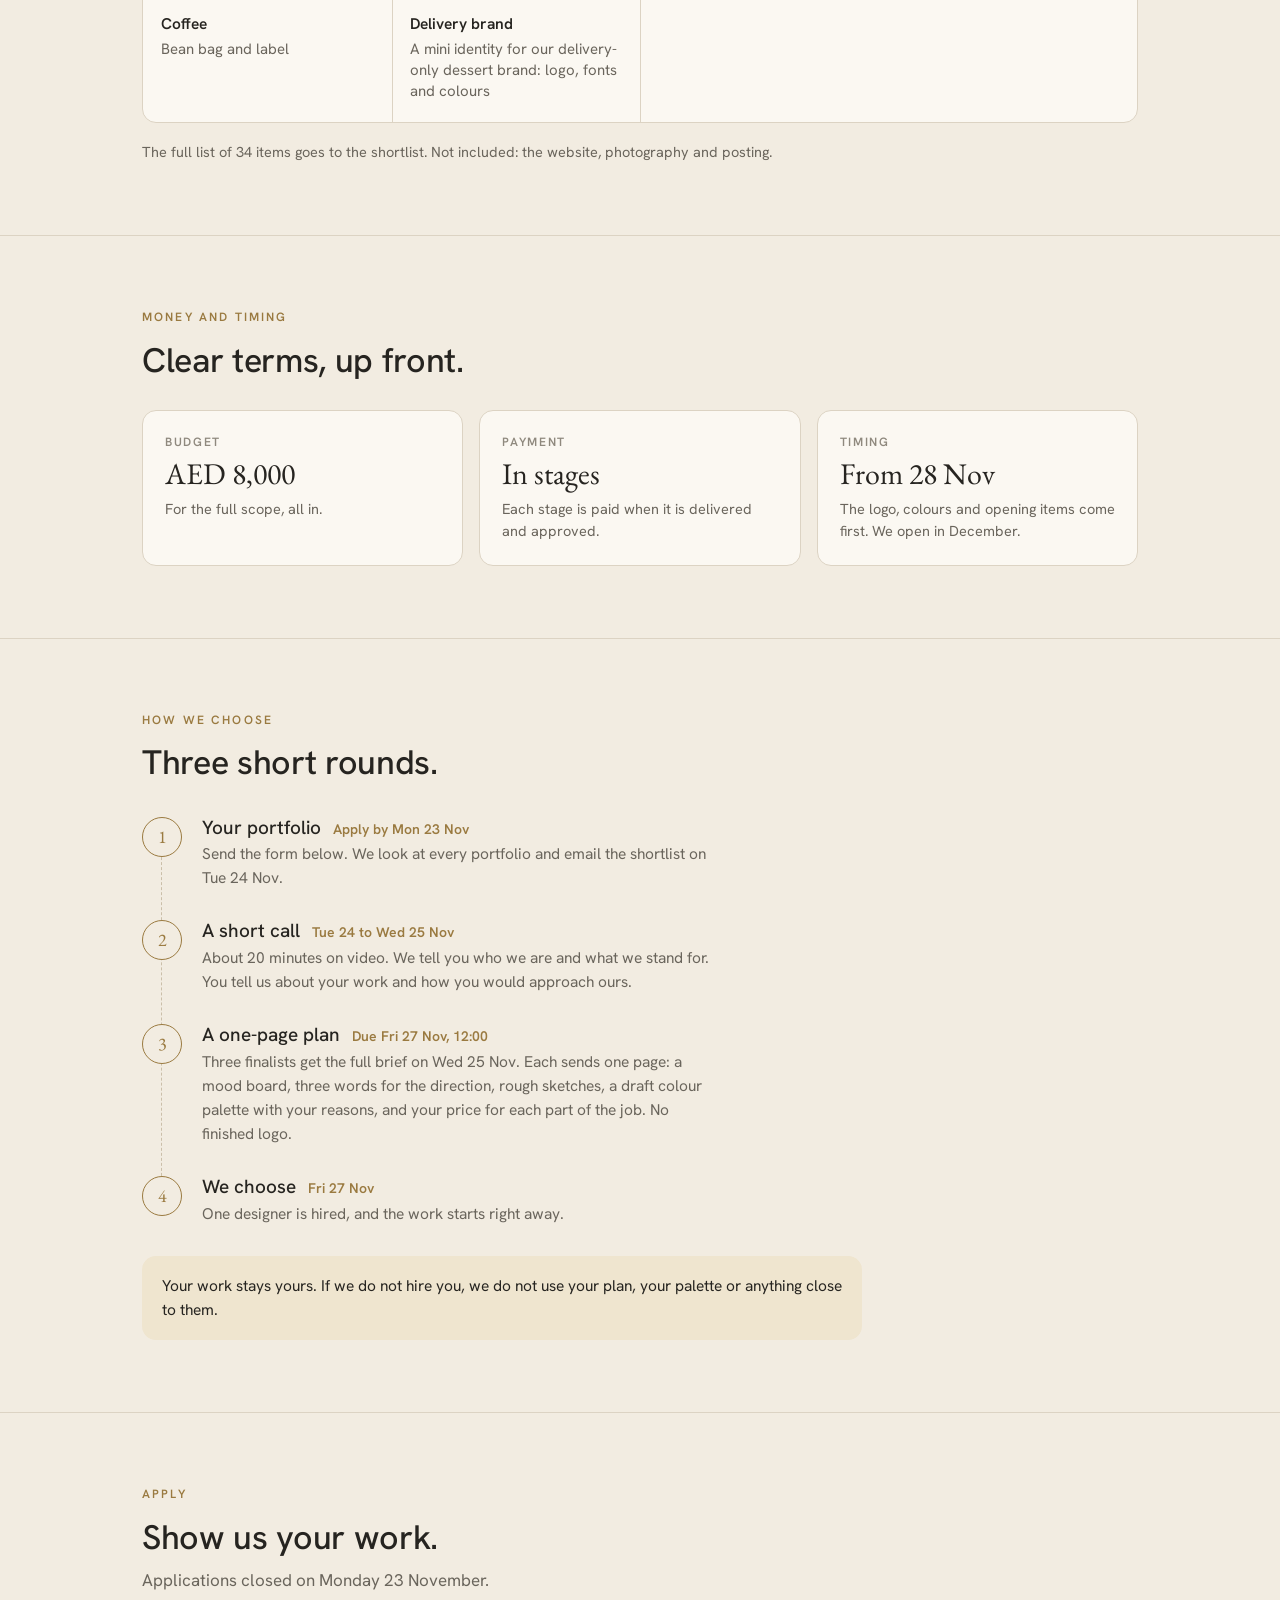
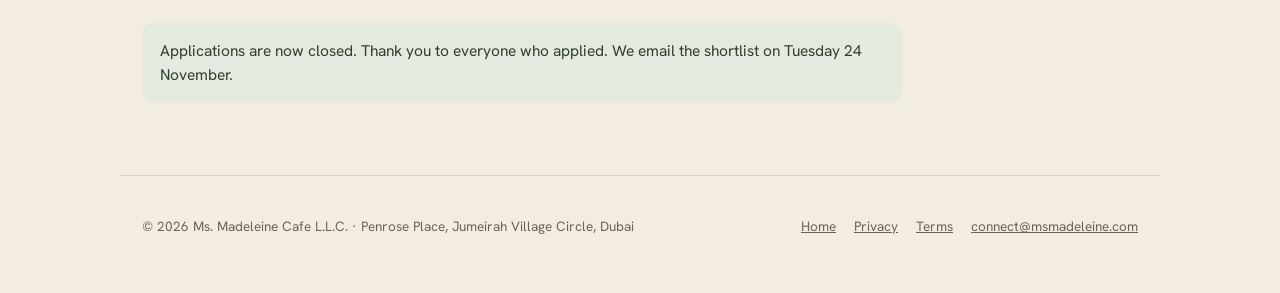
==== commit 1cb482fc: "Form: country code + number for WhatsApp, no price field; 34 scope items - WhatsApp split into a cou" ====
--- a/designer/index.html
+++ b/designer/index.html
@@ -98,6 +98,13 @@
 input[type=file]{padding:10px 12px;font-size:15px;cursor:pointer}
 input[type=file]::file-selector-button{font:inherit;font-size:14px;border:1px solid var(--line2);background:var(--cream);border-radius:999px;padding:7px 14px;margin-right:12px;cursor:pointer}
 .hint{font-size:13px;color:var(--faint)}
+.tel{display:flex;gap:8px}
+.cc{position:relative;flex:0 0 104px;display:flex;align-items:center;background:var(--ivory);border:1px solid var(--line2);border-radius:10px;padding:12px 30px 12px 14px;font-size:16px}
+.cc::after{content:"";position:absolute;right:13px;top:50%;width:7px;height:7px;border-right:1.5px solid var(--muted);border-bottom:1.5px solid var(--muted);transform:translateY(-70%) rotate(45deg);pointer-events:none}
+.cc select{position:absolute;inset:0;opacity:0;width:100%;height:100%;cursor:pointer;padding:0;border:0}
+.cc:focus-within{border-color:var(--brass);box-shadow:0 0 0 3px var(--brass-soft)}
+.tel input{flex:1;min-width:0}
+.days input{max-width:240px}
 input:focus,select:focus,textarea:focus{outline:none;border-color:var(--brass);box-shadow:0 0 0 3px var(--brass-soft)}
 .hp{position:absolute;left:-9999px;width:1px;height:1px;overflow:hidden}
 .agree{grid-column:1/-1;display:flex;gap:12px;align-items:flex-start;font-size:14.5px;font-weight:400;line-height:1.45;color:var(--ink);cursor:pointer}
@@ -211,7 +218,7 @@
       <li><b>Coffee</b><span>Bean bag and label</span></li>
       <li><b>Delivery brand</b><span>A mini identity for our delivery-only dessert brand: logo, fonts and colours</span></li>
     </ul>
-    <p class="note">The full list of 36 items goes to the shortlist. Not included: the website, photography and posting.</p>
+    <p class="note">The full list of 34 items goes to the shortlist. Not included: the website, photography and posting.</p>
   </div>
 </section>
 
@@ -252,7 +259,7 @@
 
       <div class="f"><label for="name">Your name</label><input id="name" name="Name" type="text" autocomplete="name" required></div>
       <div class="f"><label for="email">Email</label><input id="email" name="email" type="email" autocomplete="email" required></div>
-      <div class="f"><label for="wa">WhatsApp number <small>(optional)</small></label><input id="wa" name="WhatsApp" type="tel" autocomplete="tel" placeholder="+971"></div>
+      <div class="f"><label for="wa">WhatsApp number <small>(optional)</small></label><div class="tel"><div class="cc"><span id="ccv" aria-hidden="true">+971</span><select id="cc" name="Country code" aria-label="Country code"><option value="971" selected>United Arab Emirates (+971)</option><option value="966">Saudi Arabia (+966)</option><option value="91">India (+91)</option><option value="92">Pakistan (+92)</option><option disabled>──────────</option><option value="93">Afghanistan (+93)</option><option value="355">Albania (+355)</option><option value="213">Algeria (+213)</option><option value="1">American Samoa (+1)</option><option value="376">Andorra (+376)</option><option value="244">Angola (+244)</option><option value="1">Anguilla (+1)</option><option value="1">Antigua and Barbuda (+1)</option><option value="54">Argentina (+54)</option><option value="374">Armenia (+374)</option><option value="297">Aruba (+297)</option><option value="247">Ascension Island (+247)</option><option value="61">Australia (+61)</option><option value="43">Austria (+43)</option><option value="994">Azerbaijan (+994)</option><option value="1">Bahamas (+1)</option><option value="973">Bahrain (+973)</option><option value="880">Bangladesh (+880)</option><option value="1">Barbados (+1)</option><option value="375">Belarus (+375)</option><option value="32">Belgium (+32)</option><option value="501">Belize (+501)</option><option value="229">Benin (+229)</option><option value="1">Bermuda (+1)</option><option value="975">Bhutan (+975)</option><option value="591">Bolivia (+591)</option><option value="387">Bosnia and Herzegovina (+387)</option><option value="267">Botswana (+267)</option><option value="55">Brazil (+55)</option><option value="246">British Indian Ocean Territory (+246)</option><option value="1">British Virgin Islands (+1)</option><option value="673">Brunei (+673)</option><option value="359">Bulgaria (+359)</option><option value="226">Burkina Faso (+226)</option><option value="257">Burundi (+257)</option><option value="238">Cabo Verde (+238)</option><option value="855">Cambodia (+855)</option><option value="237">Cameroon (+237)</option><option value="1">Canada (+1)</option><option value="599">Caribbean Netherlands (+599)</option><option value="1">Cayman Islands (+1)</option><option value="236">Central African Republic (+236)</option><option value="235">Chad (+235)</option><option value="56">Chile (+56)</option><option value="86">China (+86)</option><option value="61">Christmas Island (+61)</option><option value="61">Cocos (Keeling) Islands (+61)</option><option value="57">Colombia (+57)</option><option value="269">Comoros (+269)</option><option value="242">Congo (+242)</option><option value="682">Cook Islands (+682)</option><option value="506">Costa Rica (+506)</option><option value="385">Croatia (+385)</option><option value="53">Cuba (+53)</option><option value="599">Curaçao (+599)</option><option value="357">Cyprus (+357)</option><option value="420">Czechia (+420)</option><option value="225">Côte d&#x27;Ivoire (+225)</option><option value="243">DR Congo (+243)</option><option value="45">Denmark (+45)</option><option value="253">Djibouti (+253)</option><option value="1">Dominica (+1)</option><option value="1">Dominican Republic (+1)</option><option value="593">Ecuador (+593)</option><option value="20">Egypt (+20)</option><option value="503">El Salvador (+503)</option><option value="240">Equatorial Guinea (+240)</option><option value="291">Eritrea (+291)</option><option value="372">Estonia (+372)</option><option value="268">Eswatini (+268)</option><option value="251">Ethiopia (+251)</option><option value="500">Falkland Islands (+500)</option><option value="298">Faroe Islands (+298)</option><option value="679">Fiji (+679)</option><option value="358">Finland (+358)</option><option value="33">France (+33)</option><option value="594">French Guiana (+594)</option><option value="689">French Polynesia (+689)</option><option value="241">Gabon (+241)</option><option value="220">Gambia (+220)</option><option value="995">Georgia (+995)</option><option value="49">Germany (+49)</option><option value="233">Ghana (+233)</option><option value="350">Gibraltar (+350)</option><option value="30">Greece (+30)</option><option value="299">Greenland (+299)</option><option value="1">Grenada (+1)</option><option value="590">Guadeloupe (+590)</option><option value="1">Guam (+1)</option><option value="502">Guatemala (+502)</option><option value="44">Guernsey (+44)</option><option value="224">Guinea (+224)</option><option value="245">Guinea-Bissau (+245)</option><option value="592">Guyana (+592)</option><option value="509">Haiti (+509)</option><option value="504">Honduras (+504)</option><option value="852">Hong Kong (+852)</option><option value="36">Hungary (+36)</option><option value="354">Iceland (+354)</option><option value="91">India (+91)</option><option value="62">Indonesia (+62)</option><option value="98">Iran (+98)</option><option value="964">Iraq (+964)</option><option value="353">Ireland (+353)</option><option value="44">Isle of Man (+44)</option><option value="972">Israel (+972)</option><option value="39">Italy (+39)</option><option value="1">Jamaica (+1)</option><option value="81">Japan (+81)</option><option value="44">Jersey (+44)</option><option value="962">Jordan (+962)</option><option value="7">Kazakhstan (+7)</option><option value="254">Kenya (+254)</option><option value="686">Kiribati (+686)</option><option value="383">Kosovo (+383)</option><option value="965">Kuwait (+965)</option><option value="996">Kyrgyzstan (+996)</option><option value="856">Laos (+856)</option><option value="371">Latvia (+371)</option><option value="961">Lebanon (+961)</option><option value="266">Lesotho (+266)</option><option value="231">Liberia (+231)</option><option value="218">Libya (+218)</option><option value="423">Liechtenstein (+423)</option><option value="370">Lithuania (+370)</option><option value="352">Luxembourg (+352)</option><option value="853">Macau (+853)</option><option value="261">Madagascar (+261)</option><option value="265">Malawi (+265)</option><option value="60">Malaysia (+60)</option><option value="960">Maldives (+960)</option><option value="223">Mali (+223)</option><option value="356">Malta (+356)</option><option value="692">Marshall Islands (+692)</option><option value="596">Martinique (+596)</option><option value="222">Mauritania (+222)</option><option value="230">Mauritius (+230)</option><option value="262">Mayotte (+262)</option><option value="52">Mexico (+52)</option><option value="691">Micronesia (+691)</option><option value="373">Moldova (+373)</option><option value="377">Monaco (+377)</option><option value="976">Mongolia (+976)</option><option value="382">Montenegro (+382)</option><option value="1">Montserrat (+1)</option><option value="212">Morocco (+212)</option><option value="258">Mozambique (+258)</option><option value="95">Myanmar (+95)</option><option value="264">Namibia (+264)</option><option value="674">Nauru (+674)</option><option value="977">Nepal (+977)</option><option value="31">Netherlands (+31)</option><option value="687">New Caledonia (+687)</option><option value="64">New Zealand (+64)</option><option value="505">Nicaragua (+505)</option><option value="227">Niger (+227)</option><option value="234">Nigeria (+234)</option><option value="683">Niue (+683)</option><option value="672">Norfolk Island (+672)</option><option value="850">North Korea (+850)</option><option value="389">North Macedonia (+389)</option><option value="1">Northern Mariana Islands (+1)</option><option value="47">Norway (+47)</option><option value="968">Oman (+968)</option><option value="92">Pakistan (+92)</option><option value="680">Palau (+680)</option><option value="970">Palestine (+970)</option><option value="507">Panama (+507)</option><option value="675">Papua New Guinea (+675)</option><option value="595">Paraguay (+595)</option><option value="51">Peru (+51)</option><option value="63">Philippines (+63)</option><option value="48">Poland (+48)</option><option value="351">Portugal (+351)</option><option value="1">Puerto Rico (+1)</option><option value="974">Qatar (+974)</option><option value="40">Romania (+40)</option><option value="7">Russia (+7)</option><option value="250">Rwanda (+250)</option><option value="262">Réunion (+262)</option><option value="590">Saint Barthélemy (+590)</option><option value="290">Saint Helena (+290)</option><option value="1">Saint Kitts and Nevis (+1)</option><option value="1">Saint Lucia (+1)</option><option value="590">Saint Martin (+590)</option><option value="508">Saint Pierre and Miquelon (+508)</option><option value="1">Saint Vincent (+1)</option><option value="685">Samoa (+685)</option><option value="378">San Marino (+378)</option><option value="239">Sao Tome and Principe (+239)</option><option value="966">Saudi Arabia (+966)</option><option value="221">Senegal (+221)</option><option value="381">Serbia (+381)</option><option value="248">Seychelles (+248)</option><option value="232">Sierra Leone (+232)</option><option value="65">Singapore (+65)</option><option value="1">Sint Maarten (+1)</option><option value="421">Slovakia (+421)</option><option value="386">Slovenia (+386)</option><option value="677">Solomon Islands (+677)</option><option value="252">Somalia (+252)</option><option value="27">South Africa (+27)</option><option value="82">South Korea (+82)</option><option value="211">South Sudan (+211)</option><option value="34">Spain (+34)</option><option value="94">Sri Lanka (+94)</option><option value="249">Sudan (+249)</option><option value="597">Suriname (+597)</option><option value="47">Svalbard and Jan Mayen (+47)</option><option value="46">Sweden (+46)</option><option value="41">Switzerland (+41)</option><option value="963">Syria (+963)</option><option value="886">Taiwan (+886)</option><option value="992">Tajikistan (+992)</option><option value="255">Tanzania (+255)</option><option value="66">Thailand (+66)</option><option value="670">Timor-Leste (+670)</option><option value="228">Togo (+228)</option><option value="690">Tokelau (+690)</option><option value="676">Tonga (+676)</option><option value="1">Trinidad and Tobago (+1)</option><option value="290">Tristan da Cunha (+290)</option><option value="216">Tunisia (+216)</option><option value="993">Turkmenistan (+993)</option><option value="1">Turks and Caicos Islands (+1)</option><option value="688">Tuvalu (+688)</option><option value="90">Türkiye (+90)</option><option value="1">US Virgin Islands (+1)</option><option value="256">Uganda (+256)</option><option value="380">Ukraine (+380)</option><option value="971">United Arab Emirates (+971)</option><option value="44">United Kingdom (+44)</option><option value="1">United States (+1)</option><option value="598">Uruguay (+598)</option><option value="998">Uzbekistan (+998)</option><option value="678">Vanuatu (+678)</option><option value="39">Vatican City (+39)</option><option value="58">Venezuela (+58)</option><option value="84">Vietnam (+84)</option><option value="681">Wallis and Futuna (+681)</option><option value="212">Western Sahara (+212)</option><option value="967">Yemen (+967)</option><option value="260">Zambia (+260)</option><option value="263">Zimbabwe (+263)</option><option value="358">Åland Islands (+358)</option></select></div><input id="wa" name="WhatsApp" type="tel" inputmode="numeric" autocomplete="tel-national" placeholder="512345678" data-msg="Please check your WhatsApp number: digits only, without the country code."></div></div>
       <div class="f"><label for="based">Where are you based?</label>
         <select id="based" name="Based in" required data-msg="Please choose where you are based.">
           <option value="" selected disabled>Choose one</option>
@@ -261,8 +268,7 @@
       <div class="f full"><label for="portfolio">Portfolio link <small>Behance, Instagram or your own site</small></label><input id="portfolio" name="Portfolio" type="text" inputmode="url" data-url placeholder="behance.net/yourname"></div>
       <div class="f full"><label for="pdf">Or upload a PDF portfolio <small>(up to 10 MB)</small></label><input id="pdf" name="pdf" type="file" accept="application/pdf,.pdf"><small class="hint">Send a link, a PDF, or both.</small></div>
       <div class="f full"><label for="food">A café, bakery or food brand you designed <small>(optional, a link)</small></label><input id="food" name="Food brand work" type="text" inputmode="url" data-url placeholder="Link to the project"></div>
-      <div class="f"><label for="price">Your price for the full scope (AED)</label><input id="price" name="Price for full scope (AED)" type="number" inputmode="numeric" min="0" step="1" required data-msg="Please enter your price in AED, numbers only."></div>
-      <div class="f"><label for="days">Days you need from start to the final logo set</label><input id="days" name="Days to final logo set" type="number" inputmode="numeric" min="1" max="90" required data-msg="Please enter the days you need, from 1 to 90."></div>
+      <div class="f full days"><label for="days">Days you need from start to the final logo set</label><input id="days" name="Days to final logo set" type="number" inputmode="numeric" min="1" max="90" required data-msg="Please enter the days you need, from 1 to 90."></div>
       <div class="f full"><label for="note">Anything we should know? <small>(optional)</small></label><textarea id="note" name="Note" maxlength="600"></textarea></div>
 
       <label class="agree" for="agree"><input id="agree" name="Agreed to privacy policy" type="checkbox" value="Yes" required data-msg="Please tick the box to agree to the Privacy Policy."><span>I agree to the <a href="/privacy/" target="_blank" rel="noopener">Privacy Policy</a>. Ms. Madeleine may use my details for this hiring round only.</span></label>
@@ -290,17 +296,23 @@
   function show(t,ok){msg.textContent=t;msg.className='msg '+(ok?'ok':'err');}
   function val(id){var el=document.getElementById(id);return el?String(el.value||'').trim():'';}
   function readPdf(f){return new Promise(function(res,rej){var r=new FileReader();r.onload=function(){res(String(r.result).split(',')[1]||'');};r.onerror=rej;r.readAsDataURL(f);});}
+  var cc=document.getElementById('cc'),ccv=document.getElementById('ccv');
+  cc.addEventListener('change',function(){ccv.textContent='+'+cc.value;});
+  form.addEventListener('reset',function(){setTimeout(function(){ccv.textContent='+'+cc.value;},0);});
+  function waNumber(){return val('wa').replace(/\D/g,'').replace(/^0+/,'');}
   form.addEventListener('submit',async function(e){
     e.preventDefault();
     [].slice.call(form.querySelectorAll('[data-url]')).forEach(function(el){var v=el.value.trim();if(v&&!/^https?:\/\//i.test(v))el.value='https://'+v;});
     var bad=[].slice.call(form.querySelectorAll('[required]')).filter(function(el){return !el.checkValidity();});
     if(bad.length){bad[0].focus();show(bad[0].dataset.msg||('Please fill in '+bad[0].labels[0].childNodes[0].textContent.trim().toLowerCase()+' correctly.'),false);return;}
+    var wn=waNumber();
+    if(val('wa')&&(wn.length<6||wn.length>14)){document.getElementById('wa').focus();show(document.getElementById('wa').dataset.msg,false);return;}
     var file=(document.getElementById('pdf').files||[])[0],link=val('portfolio');
     if(!link&&!file){document.getElementById('portfolio').focus();show(ERR.portfolio,false);return;}
     if(file){if(file.size>MAX){show(ERR.too_big,false);return;}if(!/\.pdf$/i.test(file.name)&&file.type!=='application/pdf'){show(ERR.not_pdf,false);return;}}
     msg.className='msg';btn.disabled=true;btn.textContent=file?'Uploading your PDF...':'Sending...';
     try{
-      var data={_honey:val('hp'),name:val('name'),email:val('email'),whatsapp:val('wa'),based:val('based'),portfolio:link,food:val('food'),price:val('price'),days:val('days'),note:val('note'),agree:document.getElementById('agree').checked?'Yes':''};
+      var data={_honey:val('hp'),name:val('name'),email:val('email'),whatsapp:wn?('+'+cc.value+' '+wn):'',based:val('based'),portfolio:link,food:val('food'),days:val('days'),note:val('note'),agree:document.getElementById('agree').checked?'Yes':''};
       if(file){data.pdf={name:file.name,data:await readPdf(file)};}
       var r=await fetch(ENDPOINT,{method:'POST',body:JSON.stringify(data)});
       var j=await r.json();
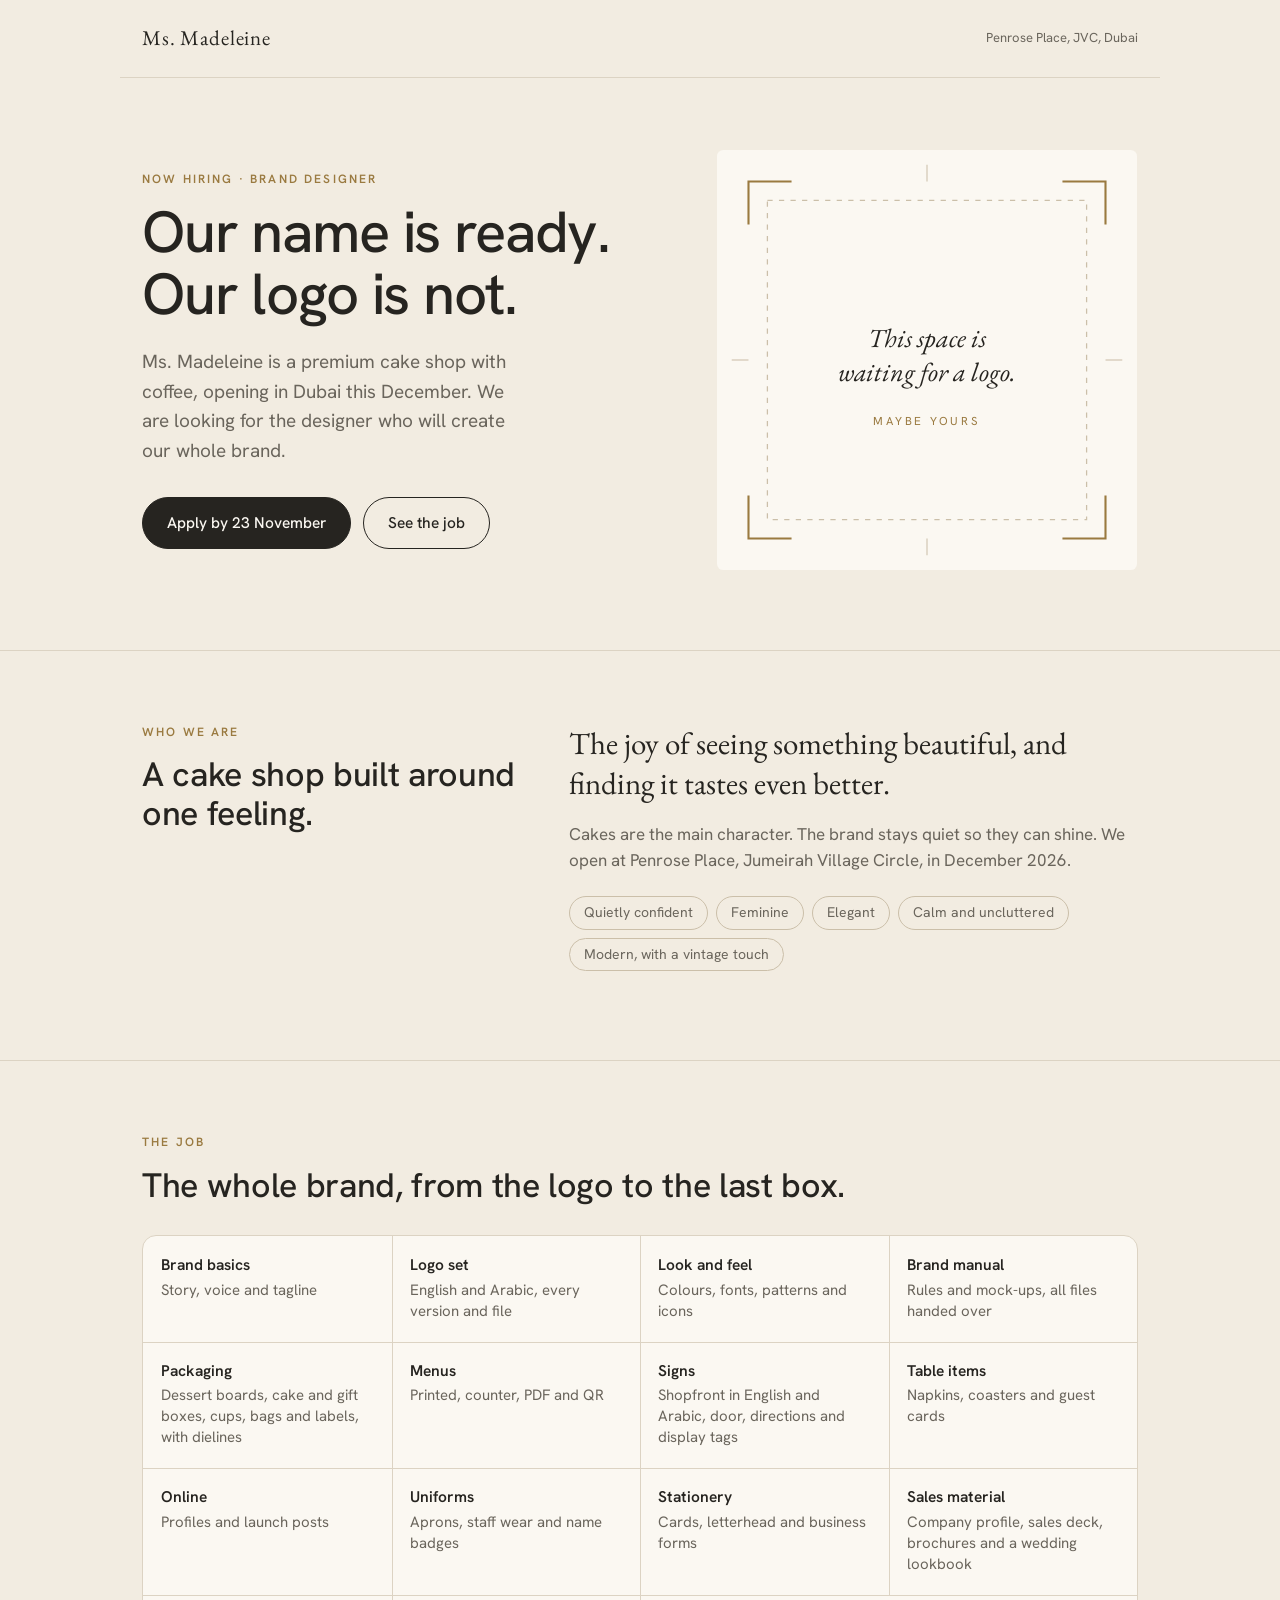
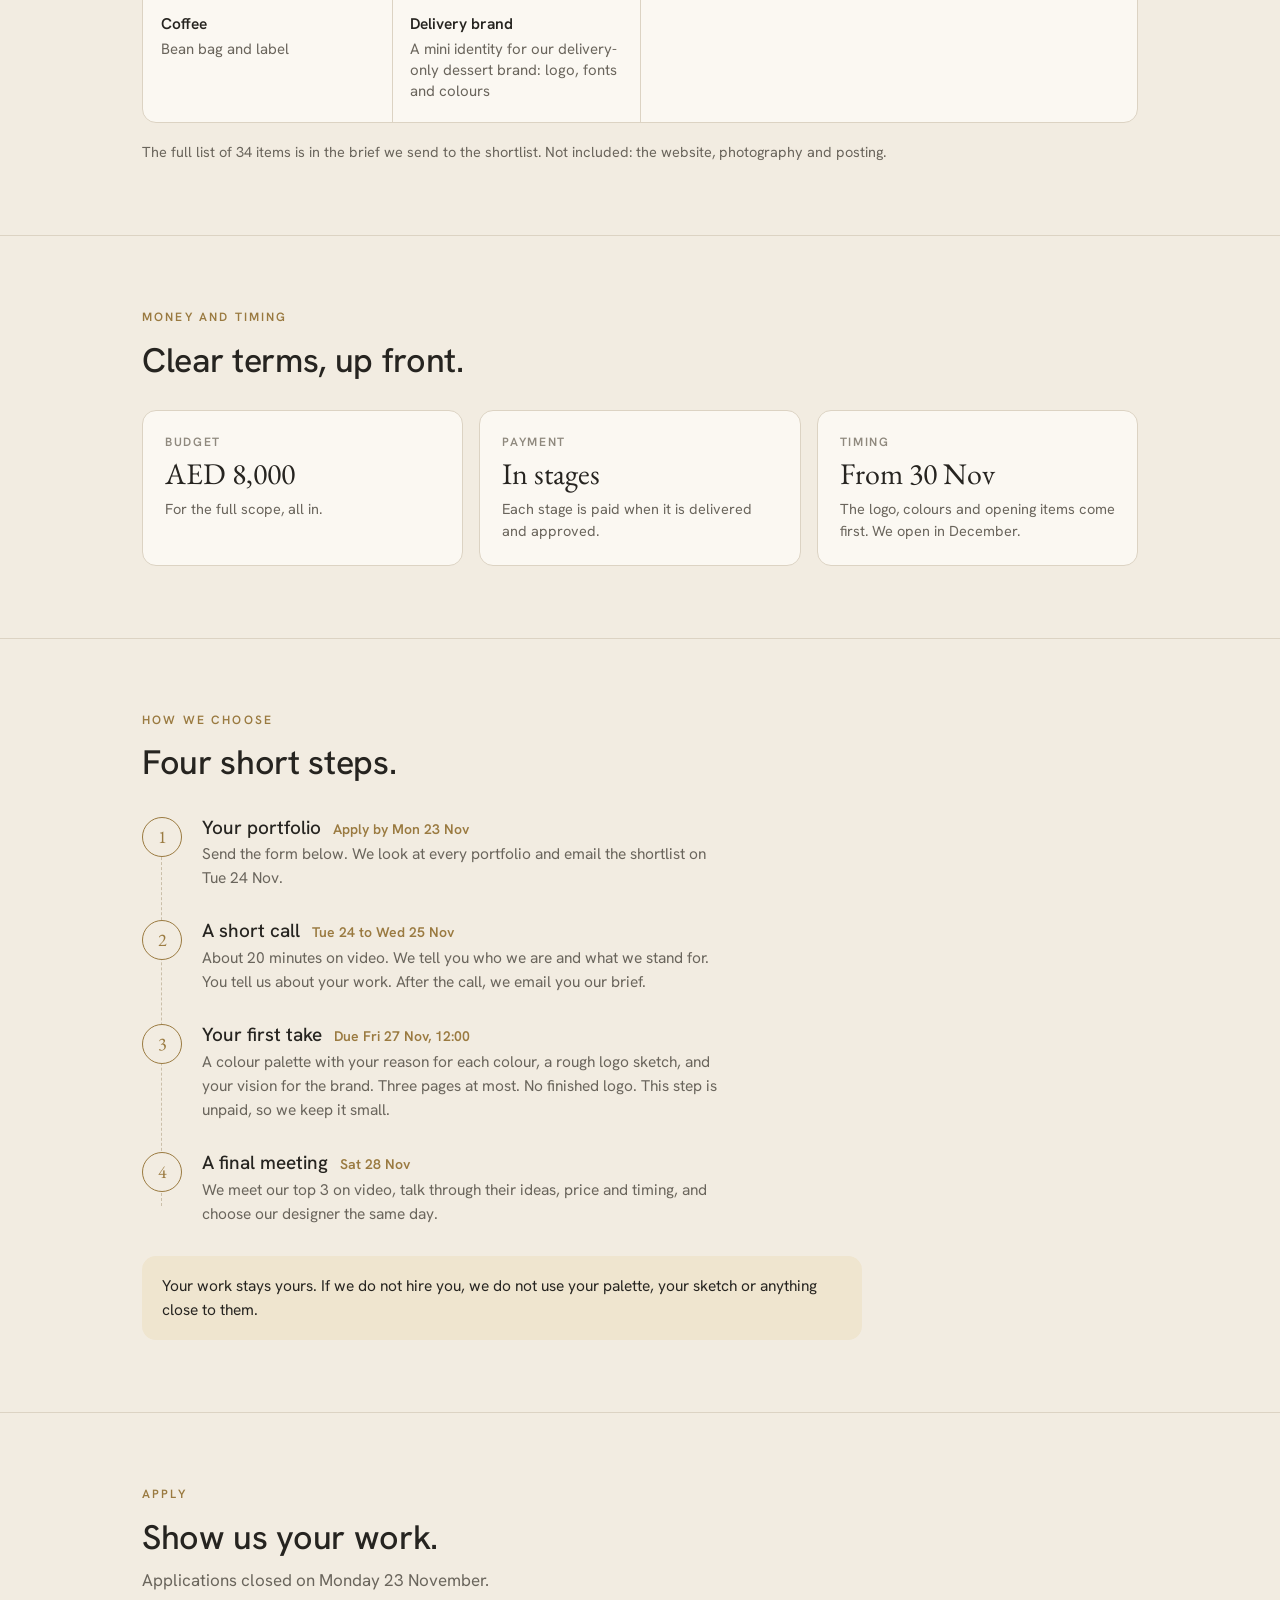
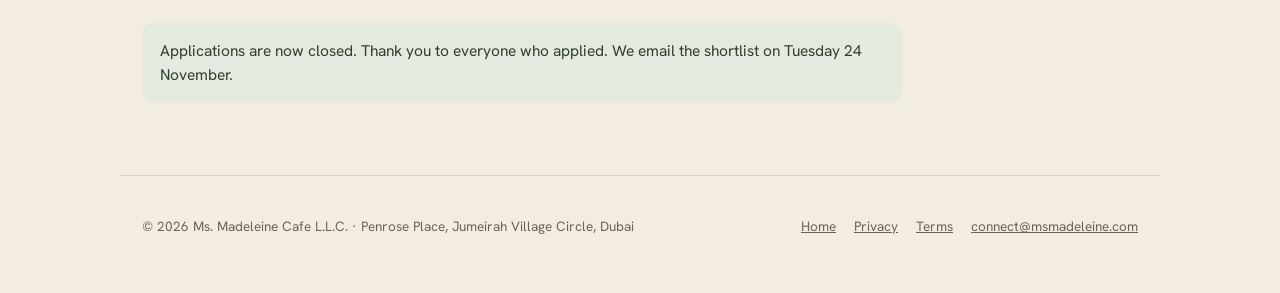
==== commit 5e8c3dde: "Designer brief page; new steps: brief after the call, first take due Fri 27 Nov, final meeting Sat 2" ====
--- a/designer/index.html
+++ b/designer/index.html
@@ -218,7 +218,7 @@
       <li><b>Coffee</b><span>Bean bag and label</span></li>
       <li><b>Delivery brand</b><span>A mini identity for our delivery-only dessert brand: logo, fonts and colours</span></li>
     </ul>
-    <p class="note">The full list of 34 items goes to the shortlist. Not included: the website, photography and posting.</p>
+    <p class="note">The full list of 34 items is in the brief we send to the shortlist. Not included: the website, photography and posting.</p>
   </div>
 </section>
 
@@ -229,7 +229,7 @@
     <div class="facts">
       <div class="fact"><div class="k">Budget</div><div class="v">AED 8,000</div><p>For the full scope, all in.</p></div>
       <div class="fact"><div class="k">Payment</div><div class="v">In stages</div><p>Each stage is paid when it is delivered and approved.</p></div>
-      <div class="fact"><div class="k">Timing</div><div class="v">From 28 Nov</div><p>The logo, colours and opening items come first. We open in December.</p></div>
+      <div class="fact"><div class="k">Timing</div><div class="v">From 30 Nov</div><p>The logo, colours and opening items come first. We open in December.</p></div>
     </div>
   </div>
 </section>
@@ -237,14 +237,14 @@
 <section>
   <div class="wrap">
     <p class="label">How we choose</p>
-    <h2>Three short rounds.</h2>
+    <h2>Four short steps.</h2>
     <ol class="rounds">
       <li><span class="dot">1</span><div><h3>Your portfolio <em>Apply by Mon 23 Nov</em></h3><p>Send the form below. We look at every portfolio and email the shortlist on Tue 24 Nov.</p></div></li>
-      <li><span class="dot">2</span><div><h3>A short call <em>Tue 24 to Wed 25 Nov</em></h3><p>About 20 minutes on video. We tell you who we are and what we stand for. You tell us about your work and how you would approach ours.</p></div></li>
-      <li><span class="dot">3</span><div><h3>A one-page plan <em>Due Fri 27 Nov, 12:00</em></h3><p>Three finalists get the full brief on Wed 25 Nov. Each sends one page: a mood board, three words for the direction, rough sketches, a draft colour palette with your reasons, and your price for each part of the job. No finished logo.</p></div></li>
-      <li><span class="dot">4</span><div><h3>We choose <em>Fri 27 Nov</em></h3><p>One designer is hired, and the work starts right away.</p></div></li>
+      <li><span class="dot">2</span><div><h3>A short call <em>Tue 24 to Wed 25 Nov</em></h3><p>About 20 minutes on video. We tell you who we are and what we stand for. You tell us about your work. After the call, we email you our brief.</p></div></li>
+      <li><span class="dot">3</span><div><h3>Your first take <em>Due Fri 27 Nov, 12:00</em></h3><p>A colour palette with your reason for each colour, a rough logo sketch, and your vision for the brand. Three pages at most. No finished logo. This step is unpaid, so we keep it small.</p></div></li>
+      <li><span class="dot">4</span><div><h3>A final meeting <em>Sat 28 Nov</em></h3><p>We meet our top 3 on video, talk through their ideas, price and timing, and choose our designer the same day.</p></div></li>
     </ol>
-    <p class="keep">Your work stays yours. If we do not hire you, we do not use your plan, your palette or anything close to them.</p>
+    <p class="keep">Your work stays yours. If we do not hire you, we do not use your palette, your sketch or anything close to them.</p>
   </div>
 </section>
 
@@ -318,7 +318,7 @@
       var j=await r.json();
       if(!j.ok)throw new Error(j.error||'failed');
       form.reset();btn.textContent='Sent';
-      show('Thank you. Your application is in (ref '+j.ref+'). We will email the shortlist on Tuesday 24 November.',true);
+      show('Thank you. Your application is in (ref '+j.ref+'). We will email the shortlist on Tuesday 24 November from connect@msmadeleine.com. If you do not see it, check Promotions and Spam.',true);
     }catch(err){
       btn.disabled=false;btn.textContent='Send my application';
       show(ERR[err.message]||'Something went wrong. Please try again, or email your portfolio to connect@msmadeleine.com.',false);
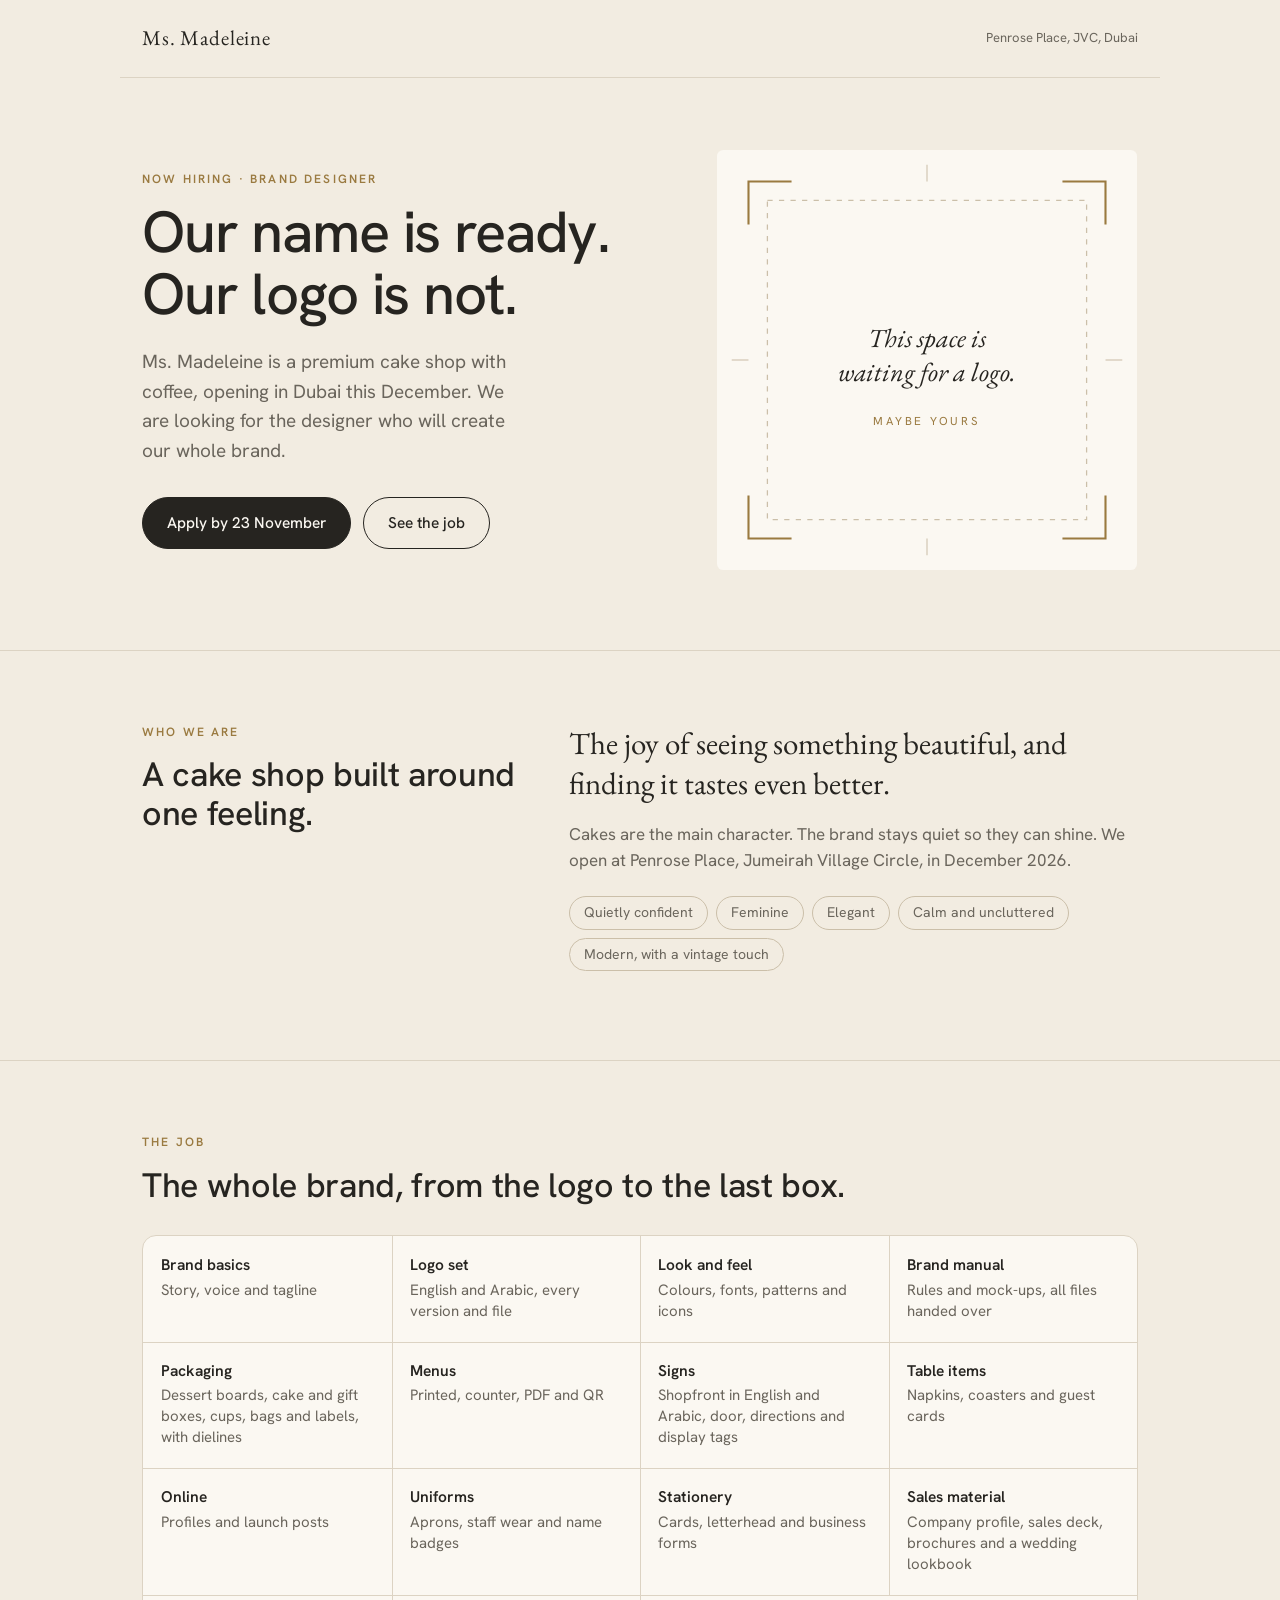
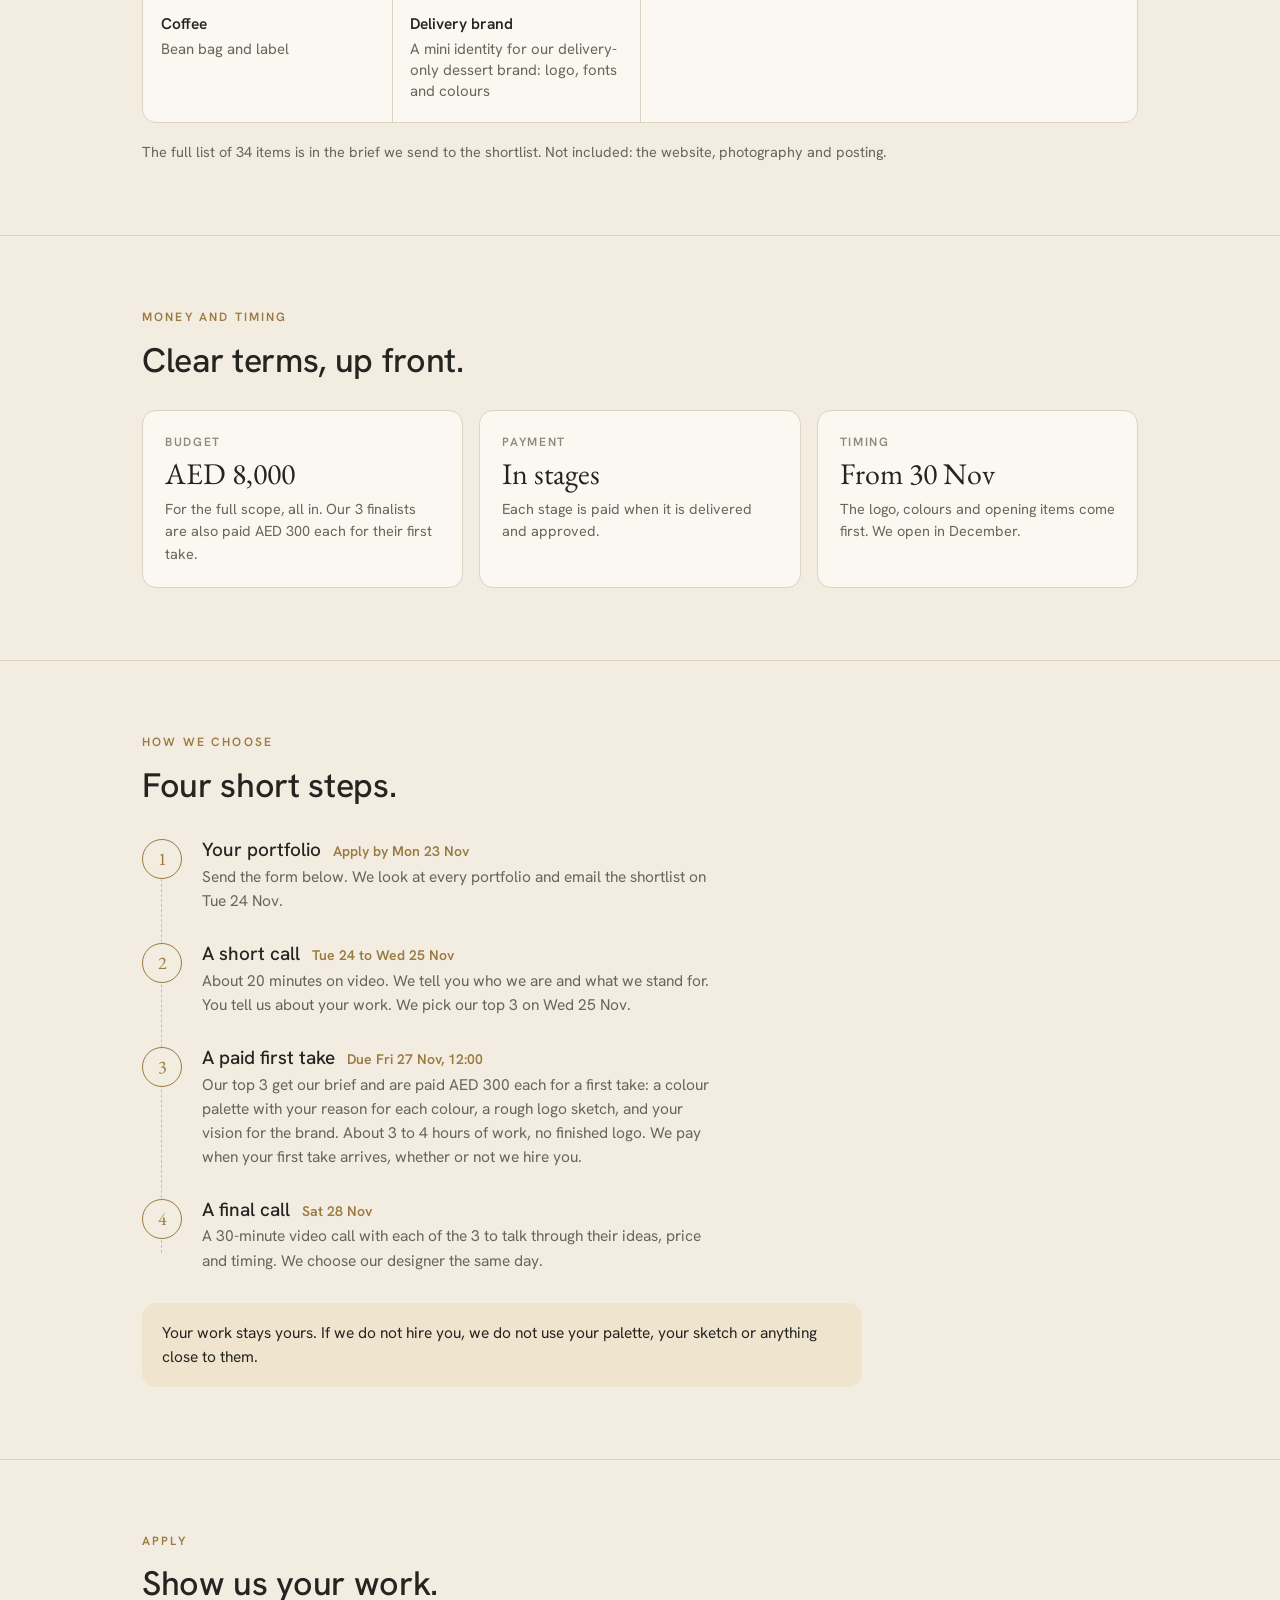
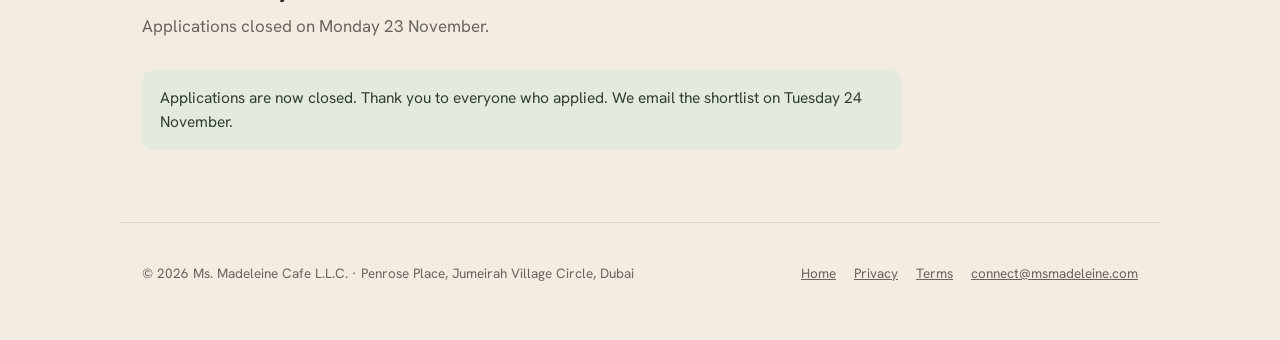
==== commit e2cfa051: "Paid first take for the top 3 (AED 300 each), final call Sat 28 Nov; form asks for two brand identit" ====
--- a/designer/index.html
+++ b/designer/index.html
@@ -227,7 +227,7 @@
     <p class="label">Money and timing</p>
     <h2>Clear terms, up front.</h2>
     <div class="facts">
-      <div class="fact"><div class="k">Budget</div><div class="v">AED 8,000</div><p>For the full scope, all in.</p></div>
+      <div class="fact"><div class="k">Budget</div><div class="v">AED 8,000</div><p>For the full scope, all in. Our 3 finalists are also paid AED 300 each for their first take.</p></div>
       <div class="fact"><div class="k">Payment</div><div class="v">In stages</div><p>Each stage is paid when it is delivered and approved.</p></div>
       <div class="fact"><div class="k">Timing</div><div class="v">From 30 Nov</div><p>The logo, colours and opening items come first. We open in December.</p></div>
     </div>
@@ -240,9 +240,9 @@
     <h2>Four short steps.</h2>
     <ol class="rounds">
       <li><span class="dot">1</span><div><h3>Your portfolio <em>Apply by Mon 23 Nov</em></h3><p>Send the form below. We look at every portfolio and email the shortlist on Tue 24 Nov.</p></div></li>
-      <li><span class="dot">2</span><div><h3>A short call <em>Tue 24 to Wed 25 Nov</em></h3><p>About 20 minutes on video. We tell you who we are and what we stand for. You tell us about your work. After the call, we email you our brief.</p></div></li>
-      <li><span class="dot">3</span><div><h3>Your first take <em>Due Fri 27 Nov, 12:00</em></h3><p>A colour palette with your reason for each colour, a rough logo sketch, and your vision for the brand. Three pages at most. No finished logo. This step is unpaid, so we keep it small.</p></div></li>
-      <li><span class="dot">4</span><div><h3>A final meeting <em>Sat 28 Nov</em></h3><p>We meet our top 3 on video, talk through their ideas, price and timing, and choose our designer the same day.</p></div></li>
+      <li><span class="dot">2</span><div><h3>A short call <em>Tue 24 to Wed 25 Nov</em></h3><p>About 20 minutes on video. We tell you who we are and what we stand for. You tell us about your work. We pick our top 3 on Wed 25 Nov.</p></div></li>
+      <li><span class="dot">3</span><div><h3>A paid first take <em>Due Fri 27 Nov, 12:00</em></h3><p>Our top 3 get our brief and are paid AED 300 each for a first take: a colour palette with your reason for each colour, a rough logo sketch, and your vision for the brand. About 3 to 4 hours of work, no finished logo. We pay when your first take arrives, whether or not we hire you.</p></div></li>
+      <li><span class="dot">4</span><div><h3>A final call <em>Sat 28 Nov</em></h3><p>A 30-minute video call with each of the 3 to talk through their ideas, price and timing. We choose our designer the same day.</p></div></li>
     </ol>
     <p class="keep">Your work stays yours. If we do not hire you, we do not use your palette, your sketch or anything close to them.</p>
   </div>
@@ -267,12 +267,17 @@
         </select></div>
       <div class="f full"><label for="portfolio">Portfolio link <small>Behance, Instagram or your own site</small></label><input id="portfolio" name="Portfolio" type="text" inputmode="url" data-url placeholder="behance.net/yourname"></div>
       <div class="f full"><label for="pdf">Or upload a PDF portfolio <small>(up to 10 MB)</small></label><input id="pdf" name="pdf" type="file" accept="application/pdf,.pdf"><small class="hint">Send a link, a PDF, or both.</small></div>
-      <div class="f full"><label for="food">A café, bakery or food brand you designed <small>(optional, a link)</small></label><input id="food" name="Food brand work" type="text" inputmode="url" data-url placeholder="Link to the project"></div>
+      <div class="f full"><label for="ids">Two full brand identities you made, with packaging <small>(links, or page numbers in your PDF)</small></label><textarea id="ids" name="Brand identities" maxlength="380" rows="2" required data-msg="Please add two full brand identities you made: links, or page numbers in your PDF." placeholder="behance.net/yourname/project-one&#10;behance.net/yourname/project-two" style="min-height:76px"></textarea></div>
+      <div class="f full"><label for="arabic">Have you designed Arabic or bilingual logos?</label>
+        <select id="arabic" name="Arabic logos" required data-msg="Please tell us if you have designed Arabic or bilingual logos.">
+          <option value="" selected disabled>Choose one</option>
+          <option>Yes</option><option>Some Arabic type, but no full logo</option><option>No</option>
+        </select></div>
       <div class="f full days"><label for="days">Days you need from start to the final logo set</label><input id="days" name="Days to final logo set" type="number" inputmode="numeric" min="1" max="90" required data-msg="Please enter the days you need, from 1 to 90."></div>
-      <div class="f full"><label for="note">Anything we should know? <small>(optional)</small></label><textarea id="note" name="Note" maxlength="600"></textarea></div>
+      <div class="f full"><label for="note">Anything we should know? <small>(optional)</small></label><textarea id="note" name="Note" maxlength="550"></textarea></div>
 
       <label class="agree" for="agree"><input id="agree" name="Agreed to privacy policy" type="checkbox" value="Yes" required data-msg="Please tick the box to agree to the Privacy Policy."><span>I agree to the <a href="/privacy/" target="_blank" rel="noopener">Privacy Policy</a>. Ms. Madeleine may use my details for this hiring round only.</span></label>
-      <ul class="trust"><li>We never ask applicants to pay anything.</li><li>We only write to you from connect@msmadeleine.com.</li><li>Your work stays yours unless we hire you.</li></ul>
+      <ul class="trust"><li>We never ask applicants to pay anything. Our 3 finalists are paid AED 300 each for their first take.</li><li>We only write to you from connect@msmadeleine.com.</li><li>Your work stays yours unless we hire you.</li></ul>
       <div class="msg" id="msg" role="status" aria-live="polite"></div>
       <div class="send"><button type="submit" id="btn">Send my application</button></div>
     </form>
@@ -312,7 +317,7 @@
     if(file){if(file.size>MAX){show(ERR.too_big,false);return;}if(!/\.pdf$/i.test(file.name)&&file.type!=='application/pdf'){show(ERR.not_pdf,false);return;}}
     msg.className='msg';btn.disabled=true;btn.textContent=file?'Uploading your PDF...':'Sending...';
     try{
-      var data={_honey:val('hp'),name:val('name'),email:val('email'),whatsapp:wn?('+'+cc.value+' '+wn):'',based:val('based'),portfolio:link,food:val('food'),days:val('days'),note:val('note'),agree:document.getElementById('agree').checked?'Yes':''};
+      var data={_honey:val('hp'),name:val('name'),email:val('email'),whatsapp:wn?('+'+cc.value+' '+wn):'',based:val('based'),portfolio:link,food:val('ids'),days:val('days'),note:'Arabic logos: '+val('arabic')+(val('note')?' · '+val('note'):''),agree:document.getElementById('agree').checked?'Yes':''};
       if(file){data.pdf={name:file.name,data:await readPdf(file)};}
       var r=await fetch(ENDPOINT,{method:'POST',body:JSON.stringify(data)});
       var j=await r.json();
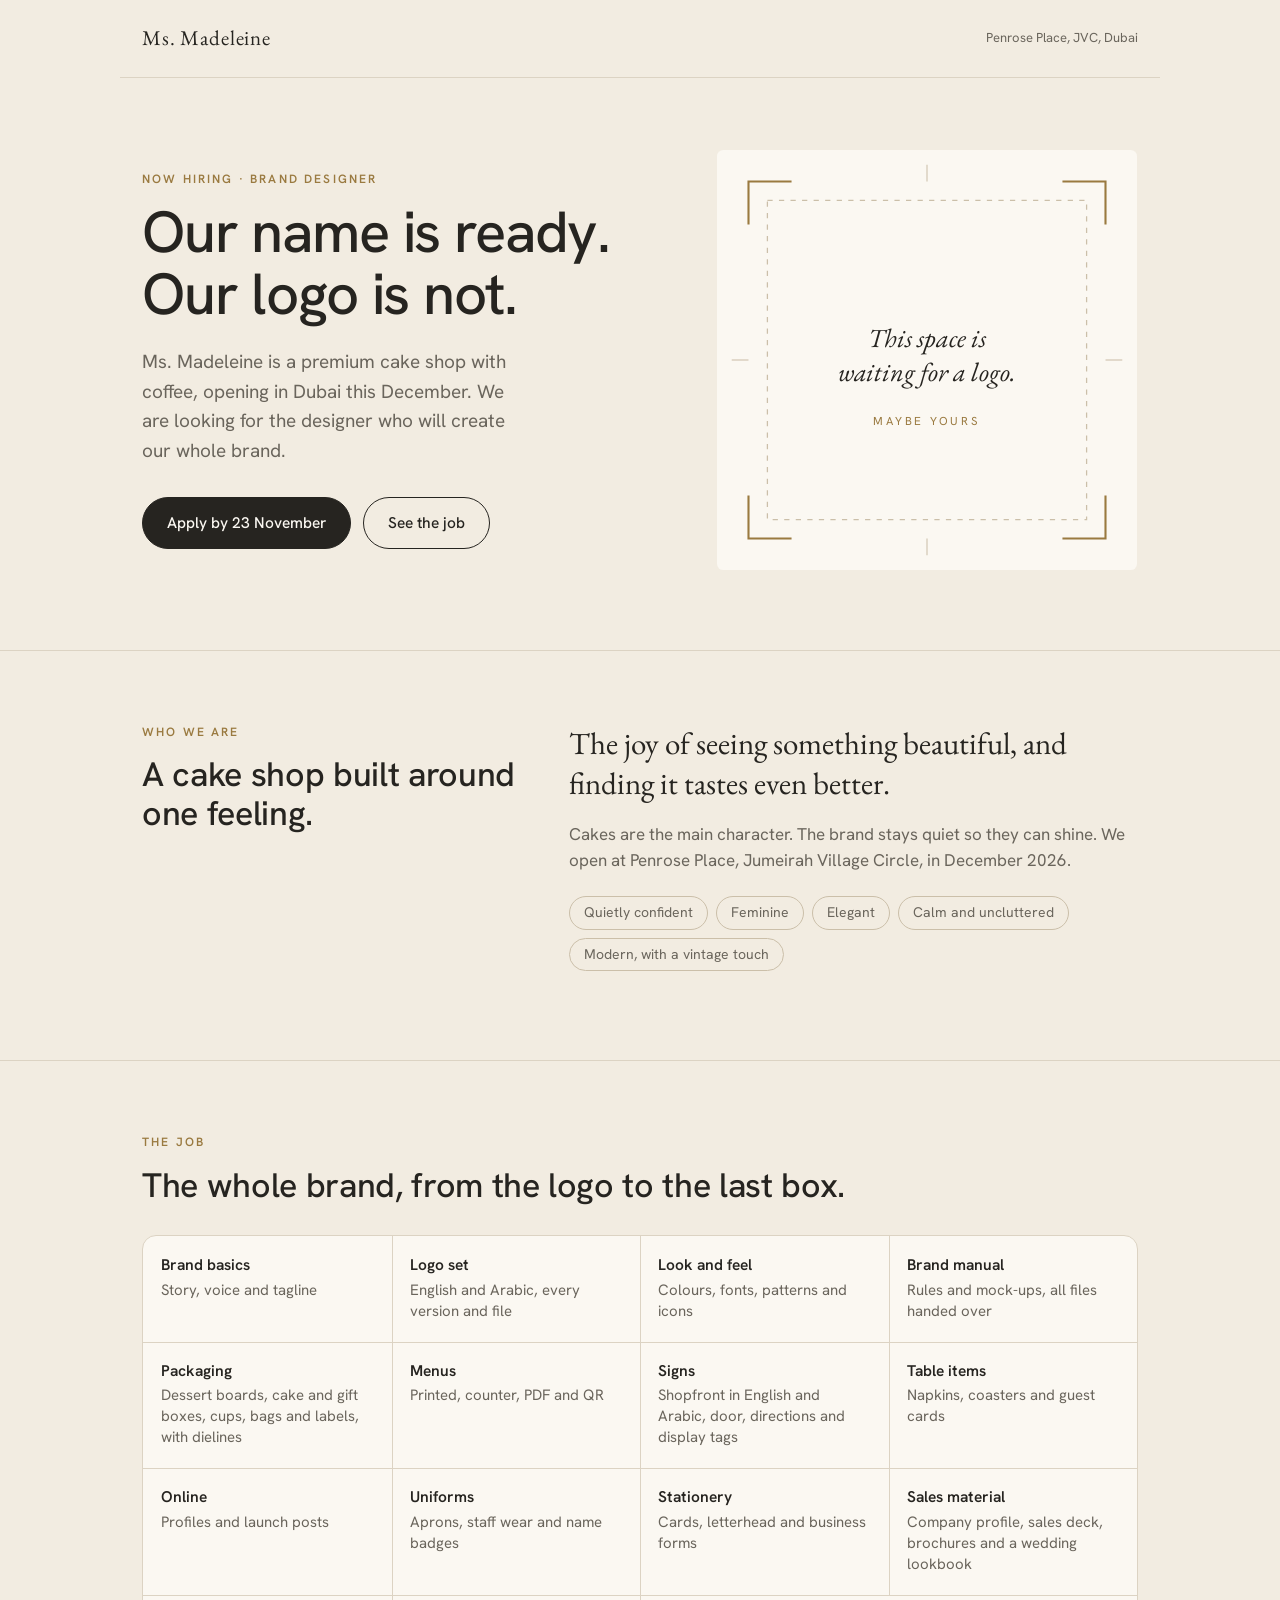
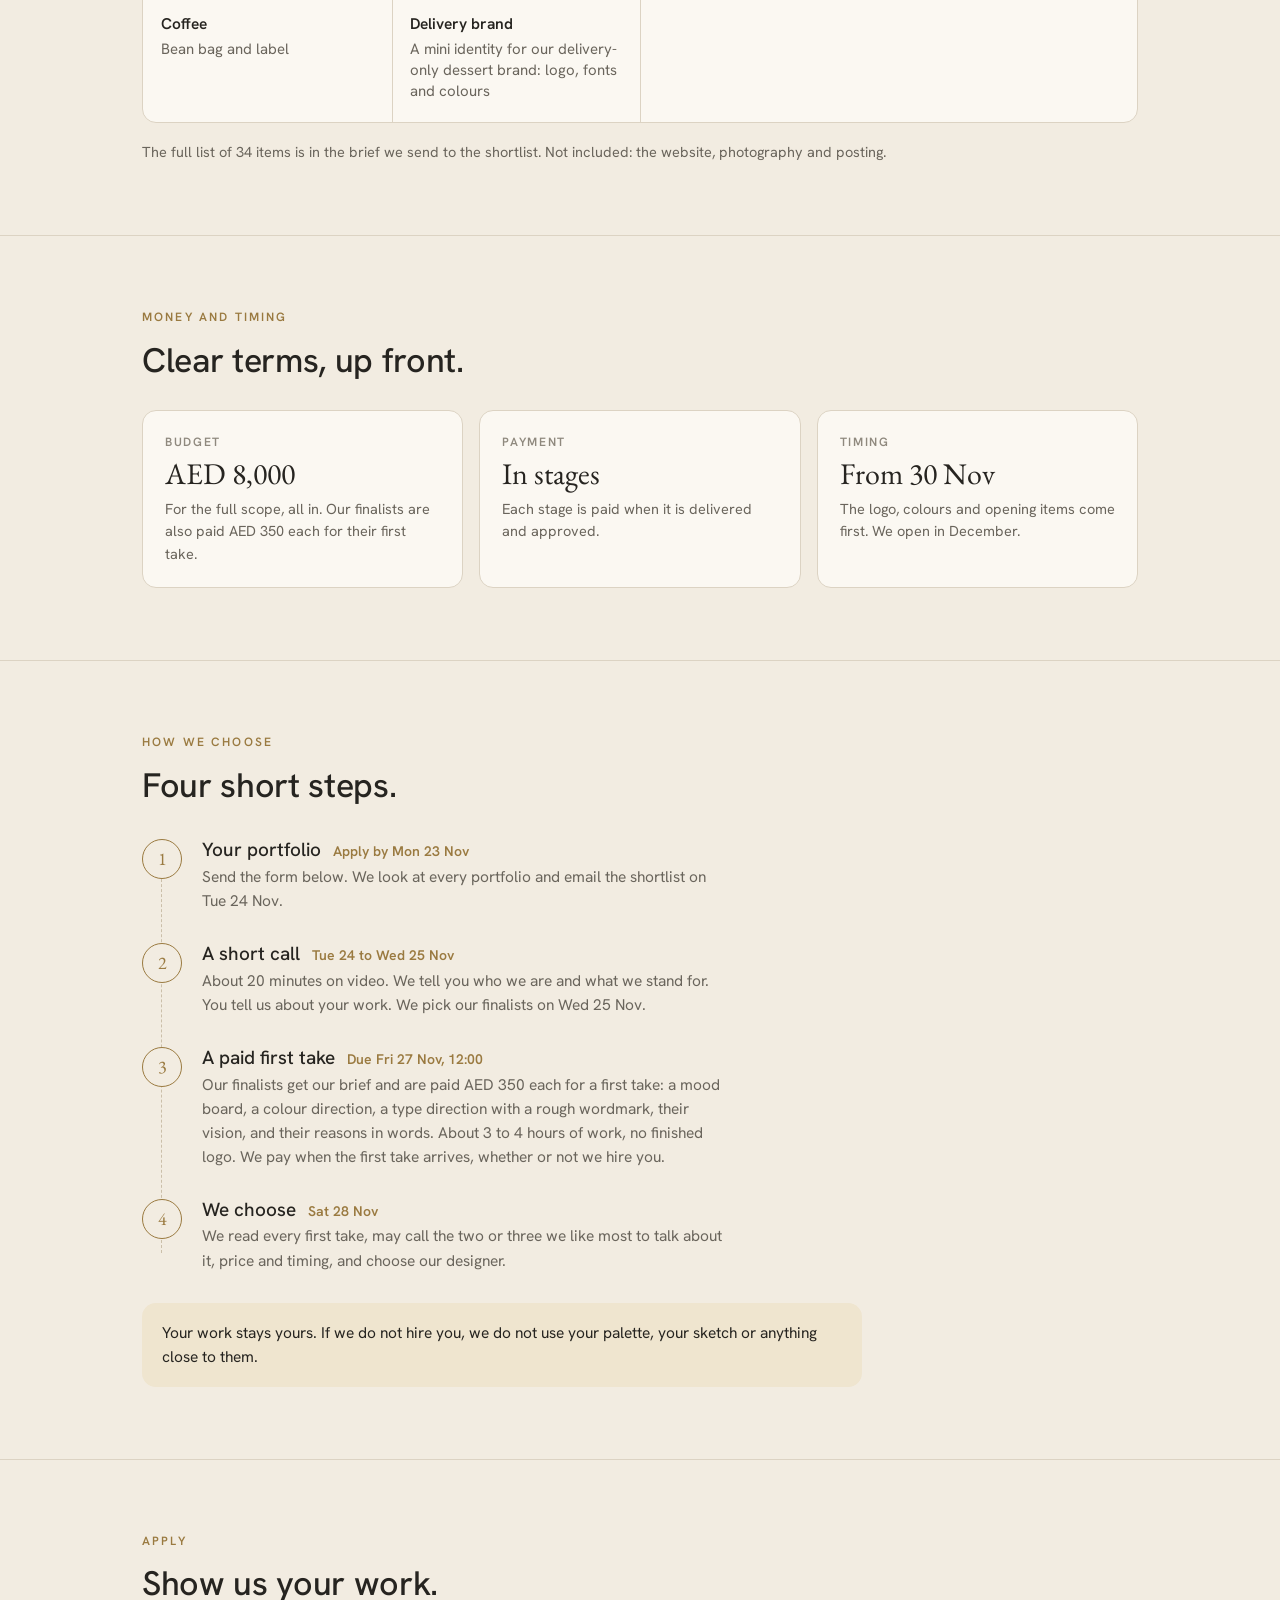
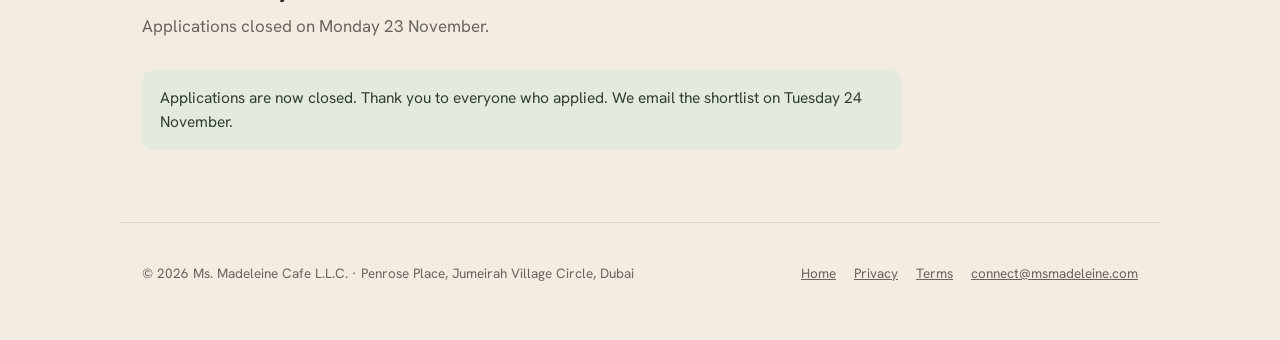
==== commit 47eb5b29: "Designer page: finalists paid AED 350, new first take, choose Sat 28 Nov Co-Authored-By: Claude Opus" ====
--- a/designer/index.html
+++ b/designer/index.html
@@ -227,7 +227,7 @@
     <p class="label">Money and timing</p>
     <h2>Clear terms, up front.</h2>
     <div class="facts">
-      <div class="fact"><div class="k">Budget</div><div class="v">AED 8,000</div><p>For the full scope, all in. Our 3 finalists are also paid AED 300 each for their first take.</p></div>
+      <div class="fact"><div class="k">Budget</div><div class="v">AED 8,000</div><p>For the full scope, all in. Our finalists are also paid AED 350 each for their first take.</p></div>
       <div class="fact"><div class="k">Payment</div><div class="v">In stages</div><p>Each stage is paid when it is delivered and approved.</p></div>
       <div class="fact"><div class="k">Timing</div><div class="v">From 30 Nov</div><p>The logo, colours and opening items come first. We open in December.</p></div>
     </div>
@@ -240,9 +240,9 @@
     <h2>Four short steps.</h2>
     <ol class="rounds">
       <li><span class="dot">1</span><div><h3>Your portfolio <em>Apply by Mon 23 Nov</em></h3><p>Send the form below. We look at every portfolio and email the shortlist on Tue 24 Nov.</p></div></li>
-      <li><span class="dot">2</span><div><h3>A short call <em>Tue 24 to Wed 25 Nov</em></h3><p>About 20 minutes on video. We tell you who we are and what we stand for. You tell us about your work. We pick our top 3 on Wed 25 Nov.</p></div></li>
-      <li><span class="dot">3</span><div><h3>A paid first take <em>Due Fri 27 Nov, 12:00</em></h3><p>Our top 3 get our brief and are paid AED 300 each for a first take: a colour palette with your reason for each colour, a rough logo sketch, and your vision for the brand. About 3 to 4 hours of work, no finished logo. We pay when your first take arrives, whether or not we hire you.</p></div></li>
-      <li><span class="dot">4</span><div><h3>A final call <em>Sat 28 Nov</em></h3><p>A 30-minute video call with each of the 3 to talk through their ideas, price and timing. We choose our designer the same day.</p></div></li>
+      <li><span class="dot">2</span><div><h3>A short call <em>Tue 24 to Wed 25 Nov</em></h3><p>About 20 minutes on video. We tell you who we are and what we stand for. You tell us about your work. We pick our finalists on Wed 25 Nov.</p></div></li>
+      <li><span class="dot">3</span><div><h3>A paid first take <em>Due Fri 27 Nov, 12:00</em></h3><p>Our finalists get our brief and are paid AED 350 each for a first take: a mood board, a colour direction, a type direction with a rough wordmark, their vision, and their reasons in words. About 3 to 4 hours of work, no finished logo. We pay when the first take arrives, whether or not we hire you.</p></div></li>
+      <li><span class="dot">4</span><div><h3>We choose <em>Sat 28 Nov</em></h3><p>We read every first take, may call the two or three we like most to talk about it, price and timing, and choose our designer.</p></div></li>
     </ol>
     <p class="keep">Your work stays yours. If we do not hire you, we do not use your palette, your sketch or anything close to them.</p>
   </div>
@@ -277,7 +277,7 @@
       <div class="f full"><label for="note">Anything we should know? <small>(optional)</small></label><textarea id="note" name="Note" maxlength="550"></textarea></div>
 
       <label class="agree" for="agree"><input id="agree" name="Agreed to privacy policy" type="checkbox" value="Yes" required data-msg="Please tick the box to agree to the Privacy Policy."><span>I agree to the <a href="/privacy/" target="_blank" rel="noopener">Privacy Policy</a>. Ms. Madeleine may use my details for this hiring round only.</span></label>
-      <ul class="trust"><li>We never ask applicants to pay anything. Our 3 finalists are paid AED 300 each for their first take.</li><li>We only write to you from connect@msmadeleine.com.</li><li>Your work stays yours unless we hire you.</li></ul>
+      <ul class="trust"><li>We never ask applicants to pay anything. Our finalists are paid AED 350 each for their first take.</li><li>We only write to you from connect@msmadeleine.com.</li><li>Your work stays yours unless we hire you.</li></ul>
       <div class="msg" id="msg" role="status" aria-live="polite"></div>
       <div class="send"><button type="submit" id="btn">Send my application</button></div>
     </form>
